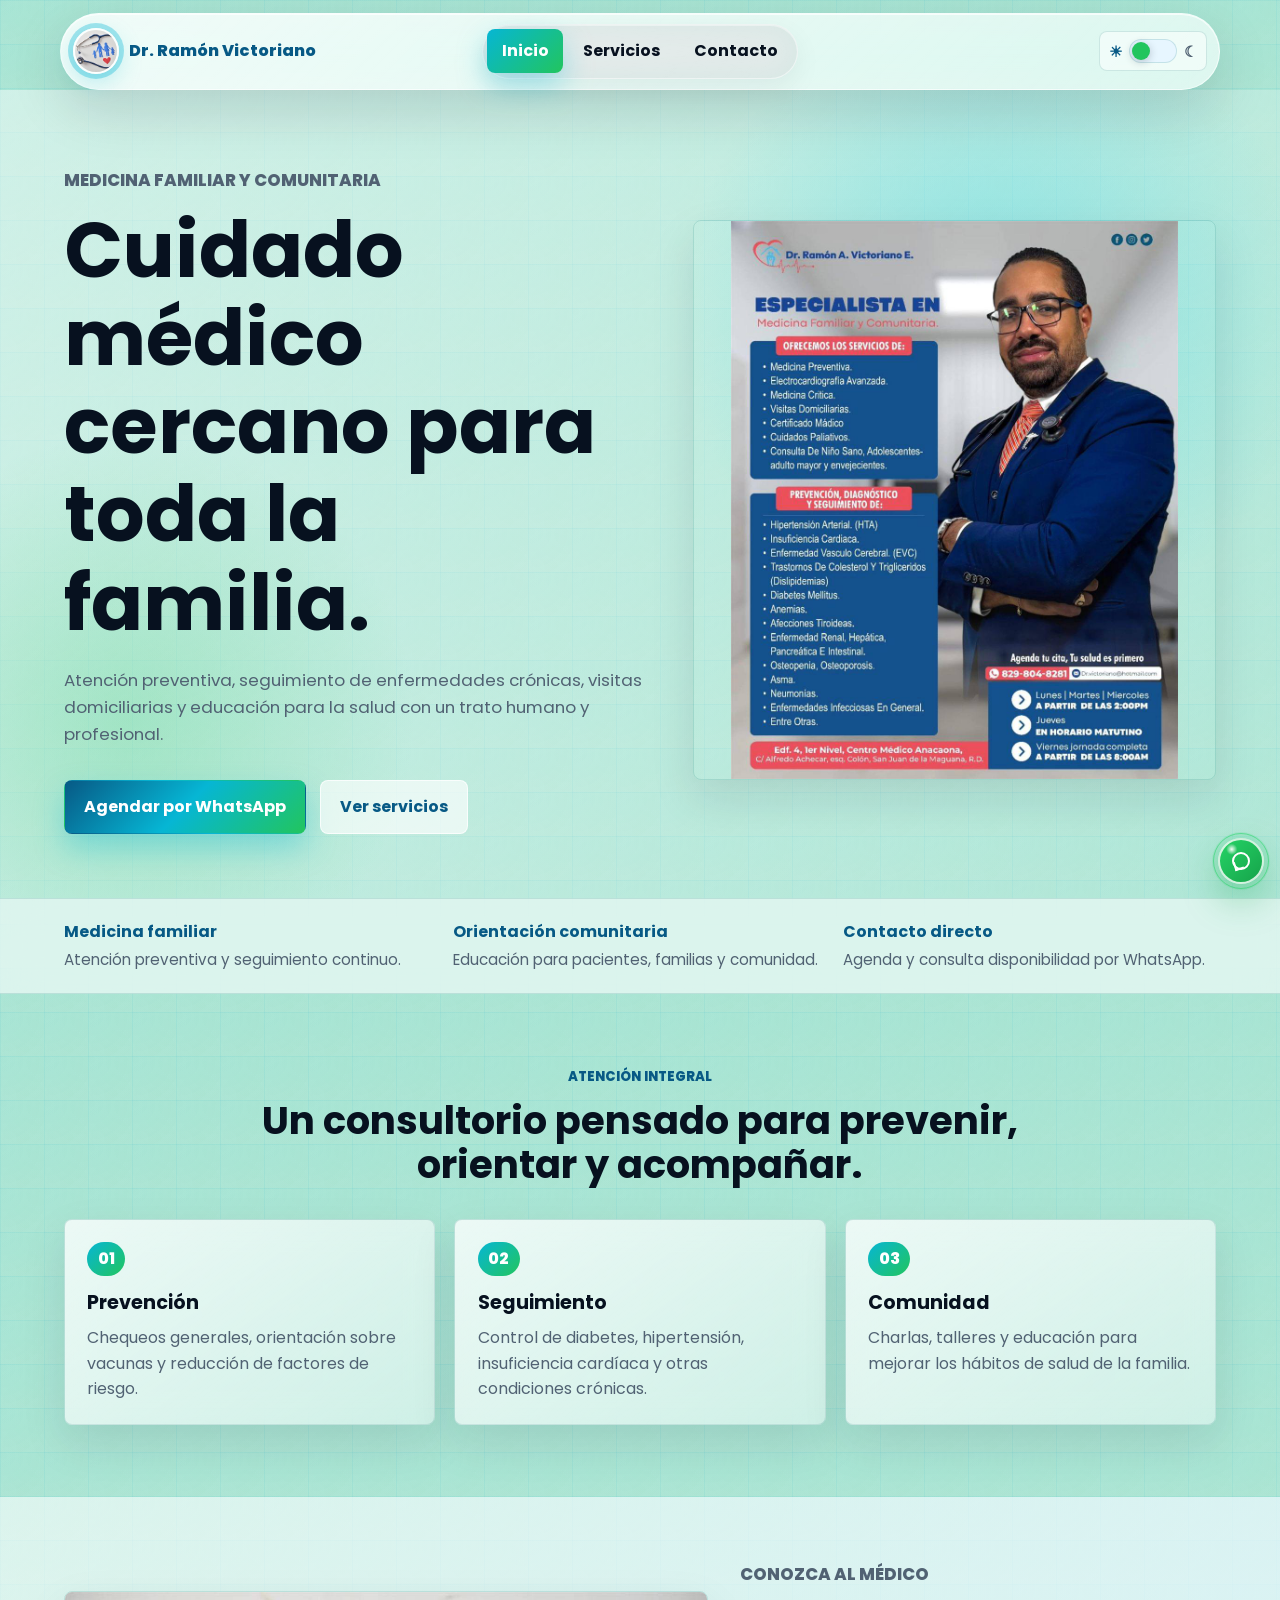
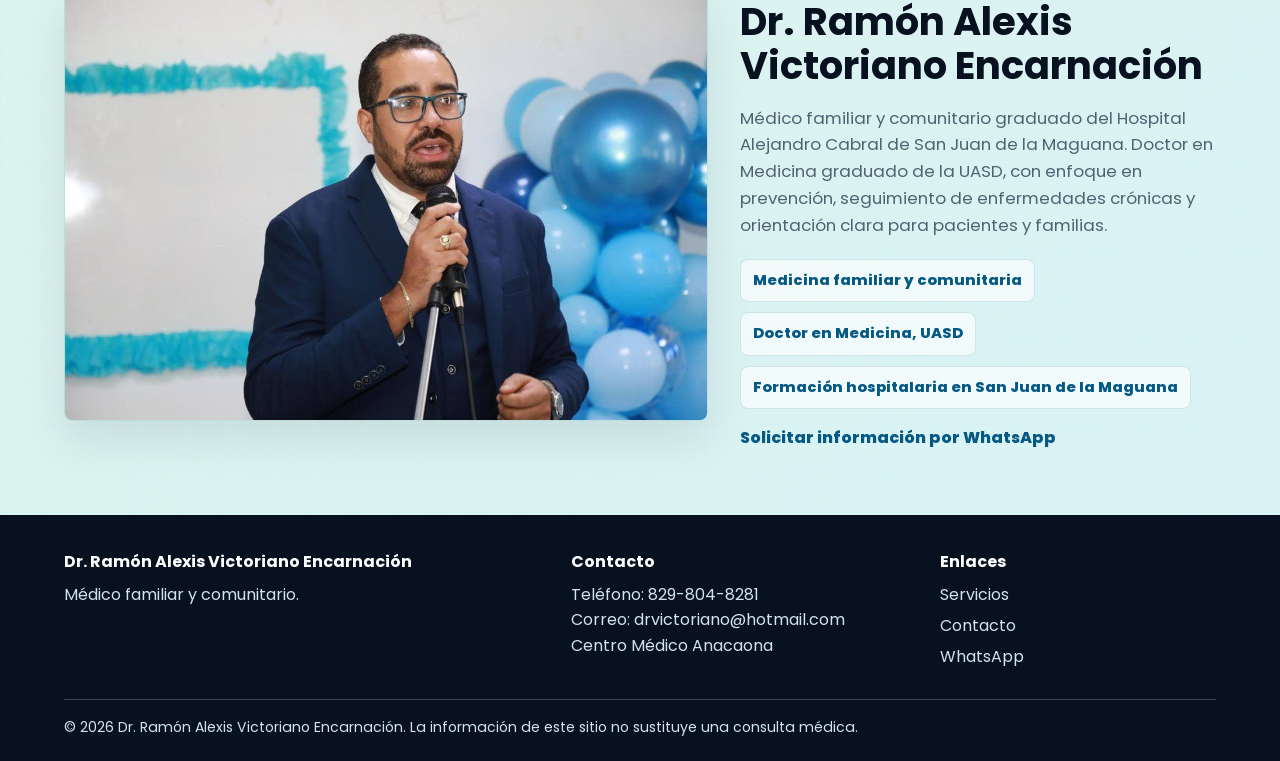
==== index.html @ f5976083 "Add services video and refine dark hover" ====
<!DOCTYPE html>
<html lang="es">
<head>
    <meta charset="UTF-8">
    <meta name="viewport" content="width=device-width, initial-scale=1.0">
    <title>Dr. Ramón Victoriano | Inicio</title>
    <link rel="preconnect" href="https://fonts.googleapis.com">
    <link rel="preconnect" href="https://fonts.gstatic.com" crossorigin>
    <link href="https://fonts.googleapis.com/css2?family=Poppins:wght@300;400;500;600;700&display=swap" rel="stylesheet">
    <link rel="stylesheet" href="Css/style.css?v=20260714-video">
</head>
<body>
    <header class="site-header">
        <a class="logo" href="index.html">
            <img src="images/medicina-familiar-logo.jpg" alt="Logo de medicina familiar" width="678" height="452" decoding="async">
            <span>Dr. Ramón Victoriano</span>
        </a>

        <button class="nav-toggle" id="navToggle" type="button" aria-expanded="false" aria-controls="mainNav">
            Menu
        </button>

        <nav class="main-nav" id="mainNav" aria-label="Navegación principal">
            <a class="active" href="index.html">Inicio</a>
            <a href="index/servicios.html">Servicios</a>
            <a href="index/contacto.html">Contacto</a>
        </nav>

        <button class="theme-toggle" id="themeToggle" type="button" role="switch" aria-checked="false" aria-label="Cambiar a modo oscuro">
            <span class="theme-icon theme-sun" aria-hidden="true">☀</span>
            <span class="theme-switch-track" aria-hidden="true">
                <span class="theme-switch-thumb"></span>
            </span>
            <span class="theme-icon theme-moon" aria-hidden="true">☾</span>
        </button>
    </header>

    <main>
        <section class="hero">
            <div class="hero-content">
                <p class="eyebrow">Medicina familiar y comunitaria</p>
                <h1>Cuidado médico cercano para toda la familia.</h1>
                <p>
                    Atención preventiva, seguimiento de enfermedades crónicas,
                    visitas domiciliarias y educación para la salud con un trato
                    humano y profesional.
                </p>
                <div class="hero-actions">
                    <a class="btn primary" href="https://wa.link/1mvva6">Agendar por WhatsApp</a>
                    <a class="btn secondary" href="index/servicios.html">Ver servicios</a>
                </div>
            </div>

            <img class="hero-image" src="images/presentacion.jpg" alt="Doctor en presentación profesional" width="960" height="1200" fetchpriority="high" decoding="async">
        </section>

        <section class="trust-strip" aria-label="Resumen profesional">
            <div>
                <strong>Medicina familiar</strong>
                <span>Atención preventiva y seguimiento continuo.</span>
            </div>
            <div>
                <strong>Orientación comunitaria</strong>
                <span>Educación para pacientes, familias y comunidad.</span>
            </div>
            <div>
                <strong>Contacto directo</strong>
                <span>Agenda y consulta disponibilidad por WhatsApp.</span>
            </div>
        </section>

        <section class="section">
            <div class="section-heading">
                <p class="eyebrow">Atención integral</p>
                <h2>Un consultorio pensado para prevenir, orientar y acompañar.</h2>
            </div>

            <div class="feature-grid">
                <article class="card">
                    <span class="card-icon">01</span>
                    <h3>Prevención</h3>
                    <p>Chequeos generales, orientación sobre vacunas y reducción de factores de riesgo.</p>
                </article>

                <article class="card">
                    <span class="card-icon">02</span>
                    <h3>Seguimiento</h3>
                    <p>Control de diabetes, hipertensión, insuficiencia cardíaca y otras condiciones crónicas.</p>
                </article>

                <article class="card">
                    <span class="card-icon">03</span>
                    <h3>Comunidad</h3>
                    <p>Charlas, talleres y educación para mejorar los hábitos de salud de la familia.</p>
                </article>
            </div>
        </section>

        <section class="split-section">
            <img src="images/discurso.jpeg" alt="Doctor durante una actividad educativa" width="1100" height="733" loading="lazy" decoding="async">
            <div>
                <p class="eyebrow">Conozca al médico</p>
                <h2>Dr. Ramón Alexis Victoriano Encarnación</h2>
                <p>
                    Médico familiar y comunitario graduado del Hospital Alejandro Cabral
                    de San Juan de la Maguana. Doctor en Medicina graduado de la UASD,
                    con enfoque en prevención, seguimiento de enfermedades crónicas y
                    orientación clara para pacientes y familias.
                </p>
                <div class="credential-list">
                    <span>Medicina familiar y comunitaria</span>
                    <span>Doctor en Medicina, UASD</span>
                    <span>Formación hospitalaria en San Juan de la Maguana</span>
                </div>
                <a class="text-link" href="https://wa.link/1mvva6">Solicitar información por WhatsApp</a>
            </div>
        </section>
    </main>

    <footer class="site-footer">
        <div class="footer-grid">
            <div>
                <h2>Dr. Ramón Alexis Victoriano Encarnación</h2>
                <p>Médico familiar y comunitario.</p>
            </div>
            <div>
                <h3>Contacto</h3>
                <p>Teléfono: 829-804-8281</p>
                <p>Correo: drvictoriano@hotmail.com</p>
                <p>Centro Médico Anacaona</p>
            </div>
            <div>
                <h3>Enlaces</h3>
                <a href="index/servicios.html">Servicios</a>
                <a href="index/contacto.html">Contacto</a>
                <a href="https://wa.link/1mvva6">WhatsApp</a>
            </div>
        </div>
        <p class="footer-note">&copy; 2026 Dr. Ramón Alexis Victoriano Encarnación. La información de este sitio no sustituye una consulta médica.</p>
    </footer>

    <a class="whatsapp-float" href="https://wa.link/1mvva6" aria-label="Agendar consulta por WhatsApp">
        <span aria-hidden="true">WA</span>
        <span class="sr-only">Agendar consulta por WhatsApp</span>
    </a>

    <script src="Scripts/scripts.js?v=20260714-video"></script>
</body>
</html>
---- Css/style.css ----
/* =========================================================
   Base, tokens and accessibility
   ========================================================= */
* {
    box-sizing: border-box;
    margin: 0;
    padding: 0;
}

:root {
    --bg: #eefcff;
    --bg-grid: rgba(14, 165, 233, 0.08);
    --surface: #ffffff;
    --surface-soft: #e7f6ff;
    --surface-glass: rgba(255, 255, 255, 0.64);
    --text: #07111f;
    --muted: #516273;
    --primary: #06b6d4;
    --primary-dark: #075985;
    --primary-glow: rgba(6, 182, 212, 0.34);
    --accent: #22c55e;
    --accent-warm: #f59e0b;
    --danger: #b91c1c;
    --border: rgba(15, 118, 110, 0.16);
    --border-strong: rgba(15, 118, 110, 0.32);
    --footer-bg: #07111f;
    --footer-text: #f8fafc;
    --footer-muted: #d5e2ec;
    --radius: 8px;
    --shadow: 0 18px 45px rgba(17, 24, 39, 0.1);
    --shadow-hover: 0 24px 60px rgba(15, 118, 110, 0.18);
    --page-pad: clamp(1rem, 5vw, 7rem);
}

body.dark-mode {
    --bg: #060b16;
    --bg-grid: rgba(34, 211, 238, 0.09);
    --surface: #0f172a;
    --surface-soft: #0b1220;
    --surface-glass: rgba(8, 15, 31, 0.72);
    --text: #f8fafc;
    --muted: #c6d3df;
    --primary: #22d3ee;
    --primary-dark: #67e8f9;
    --primary-glow: rgba(34, 211, 238, 0.24);
    --accent: #4ade80;
    --accent-warm: #fbbf24;
    --danger: #fca5a5;
    --border: rgba(148, 163, 184, 0.22);
    --border-strong: rgba(45, 212, 191, 0.38);
    --footer-bg: #020617;
    --footer-text: #ffffff;
    --footer-muted: #e2e8f0;
    --shadow: 0 18px 45px rgba(0, 0, 0, 0.36);
    --shadow-hover: 0 26px 68px rgba(45, 212, 191, 0.16);
}

html {
    scroll-behavior: smooth;
}

body {
    background:
        radial-gradient(circle at 8% 8%, rgba(34, 211, 238, 0.22), transparent 28rem),
        radial-gradient(circle at 88% 12%, rgba(34, 197, 94, 0.18), transparent 24rem),
        radial-gradient(circle at 52% 86%, rgba(245, 158, 11, 0.12), transparent 26rem),
        linear-gradient(90deg, var(--bg-grid) 1px, transparent 1px),
        linear-gradient(var(--bg-grid) 1px, transparent 1px),
        var(--bg);
    background-size: 44px 44px;
    color: var(--text);
    font-family: "Poppins", Arial, sans-serif;
    line-height: 1.6;
    min-width: 320px;
    transition: background 0.25s ease, color 0.25s ease;
}

img {
    display: block;
    height: auto;
    max-width: 100%;
}

a {
    color: inherit;
}

h1,
h2,
h3 {
    line-height: 1.15;
}

h1 {
    font-size: clamp(2.15rem, 6vw, 4.8rem);
    margin-bottom: 1.25rem;
}

h2 {
    font-size: clamp(1.65rem, 3vw, 2.6rem);
    margin-bottom: 1rem;
}

h3 {
    font-size: 1.2rem;
    margin-bottom: 0.7rem;
}

.sr-only {
    height: 1px;
    overflow: hidden;
    position: absolute;
    width: 1px;
    clip: rect(0, 0, 0, 0);
    white-space: nowrap;
}

.eyebrow {
    color: var(--primary-dark);
    font-size: 0.82rem;
    font-weight: 800;
    letter-spacing: 0;
    margin-bottom: 0.75rem;
    text-transform: uppercase;
}

/* =========================================================
   Header, navigation and theme switch
   ========================================================= */
.site-header {
    align-items: center;
    -webkit-backdrop-filter: blur(20px) saturate(1.4);
    backdrop-filter: blur(20px) saturate(1.4);
    background:
        linear-gradient(135deg, rgba(255, 255, 255, 0.76), rgba(255, 255, 255, 0.44)),
        rgba(255, 255, 255, 0.38);
    border: 1px solid rgba(255, 255, 255, 0.62);
    border-radius: 999px;
    box-shadow: 0 18px 55px rgba(7, 17, 31, 0.14), inset 0 1px 0 rgba(255, 255, 255, 0.7);
    display: grid;
    gap: 1rem;
    grid-template-columns: minmax(190px, 1fr) auto minmax(110px, 1fr);
    margin: 0.8rem auto 0;
    padding: 0.62rem 0.75rem;
    position: sticky;
    top: 0.8rem;
    width: min(1160px, calc(100% - 2rem));
    z-index: 30;
}

.dark-mode .site-header {
    background:
        linear-gradient(135deg, rgba(15, 23, 42, 0.86), rgba(15, 23, 42, 0.52)),
        rgba(2, 6, 23, 0.5);
    border-color: rgba(103, 232, 249, 0.26);
    box-shadow: 0 22px 60px rgba(0, 0, 0, 0.36), 0 0 34px rgba(34, 211, 238, 0.12);
}

.logo {
    align-items: center;
    color: var(--primary-dark);
    display: inline-flex;
    gap: 0.65rem;
    font-size: 1.02rem;
    font-weight: 800;
    min-width: 0;
    text-decoration: none;
}

.logo img {
    aspect-ratio: 1;
    border: 2px solid rgba(255, 255, 255, 0.78);
    border-radius: 50%;
    box-shadow: 0 0 0 5px var(--primary-glow), 0 8px 24px rgba(6, 182, 212, 0.25);
    height: 46px;
    object-fit: cover;
    width: 46px;
}

.logo span {
    overflow-wrap: anywhere;
}

.main-nav {
    -webkit-backdrop-filter: blur(18px);
    backdrop-filter: blur(18px);
    background: rgba(7, 17, 31, 0.08);
    border: 1px solid rgba(255, 255, 255, 0.52);
    border-radius: 999px;
    box-shadow: inset 0 1px 0 rgba(255, 255, 255, 0.42), 0 10px 28px rgba(7, 17, 31, 0.06);
    display: flex;
    gap: 0.35rem;
    justify-content: center;
    padding: 0.28rem;
}

.dark-mode .main-nav {
    background: rgba(2, 6, 23, 0.58);
    border-color: rgba(103, 232, 249, 0.24);
}

.main-nav a,
.nav-toggle,
.theme-toggle,
.btn {
    border-radius: var(--radius);
    font-weight: 700;
    text-decoration: none;
    transition: background 0.25s ease, border-color 0.25s ease, box-shadow 0.25s ease, color 0.25s ease, transform 0.25s ease;
}

.main-nav a {
    color: var(--text);
    padding: 0.58rem 0.9rem;
}

.main-nav .active {
    background: linear-gradient(135deg, var(--primary), var(--accent));
    box-shadow: 0 12px 30px var(--primary-glow);
    color: #ffffff;
}

.nav-toggle {
    align-items: center;
    background: var(--surface-glass);
    border: 1px solid var(--border);
    color: var(--primary-dark);
    cursor: pointer;
    display: none;
    justify-content: center;
    min-height: 42px;
    padding: 0.62rem 0.85rem;
}

.theme-toggle {
    align-items: center;
    background: rgba(255, 255, 255, 0.54);
    border: 1px solid var(--border);
    color: var(--muted);
    cursor: pointer;
    display: inline-flex;
    gap: 0.45rem;
    justify-self: end;
    padding: 0.44rem 0.55rem;
}

.dark-mode .theme-toggle,
.dark-mode .nav-toggle {
    background: rgba(2, 6, 23, 0.46);
}

.theme-icon {
    font-size: 0.96rem;
    line-height: 1;
}

.theme-switch-track {
    background: var(--surface-soft);
    border: 1px solid var(--border);
    border-radius: 999px;
    display: inline-flex;
    height: 24px;
    padding: 2px;
    width: 48px;
}

.theme-switch-thumb {
    background: var(--accent);
    border-radius: 50%;
    box-shadow: 0 2px 8px rgba(17, 24, 39, 0.24);
    display: block;
    height: 18px;
    transform: translateX(0);
    transition: transform 0.25s ease, background 0.25s ease;
    width: 18px;
}

.theme-toggle[aria-checked="true"] .theme-switch-thumb {
    background: var(--primary);
    transform: translateX(22px);
}

.theme-toggle[aria-checked="true"] .theme-moon,
.theme-toggle[aria-checked="false"] .theme-sun {
    color: var(--primary-dark);
}

@media (hover: hover) {
    .main-nav a:hover,
    .nav-toggle:hover,
    .theme-toggle:hover {
        border-color: var(--border-strong);
        box-shadow: 0 12px 28px var(--primary-glow);
        color: var(--primary-dark);
        transform: translateY(-2px);
    }

    .main-nav a:hover {
        background: var(--surface-soft);
    }

    .nav-toggle:hover {
        background: var(--primary-dark);
        color: #ffffff;
    }
}

/* =========================================================
   Buttons and media
   ========================================================= */
.btn {
    align-items: center;
    border: 1px solid transparent;
    cursor: pointer;
    display: inline-flex;
    justify-content: center;
    min-height: 46px;
    padding: 0.82rem 1.18rem;
}

.btn.primary {
    background: linear-gradient(135deg, var(--primary-dark), var(--primary), var(--accent));
    box-shadow: 0 14px 30px var(--primary-glow);
    color: #ffffff;
}

.btn.secondary {
    background: rgba(255, 255, 255, 0.64);
    border-color: rgba(255, 255, 255, 0.74);
    color: var(--primary-dark);
}

@media (hover: hover) {
    .btn:hover {
        box-shadow: 0 12px 28px var(--primary-glow);
        transform: translateY(-3px);
    }

    .btn.primary:hover {
        background: linear-gradient(135deg, var(--accent), var(--primary), var(--primary-dark));
        color: #ffffff;
    }

    .btn.secondary:hover {
        background: var(--primary-dark);
        border-color: var(--primary-dark);
        color: #ffffff;
    }
}

.hero-image,
.split-section img,
.education-band img,
.formative-content img {
    border: 1px solid var(--border);
    border-radius: var(--radius);
    box-shadow: var(--shadow);
    object-fit: cover;
    width: 100%;
}

.hero-image {
    align-self: center;
    justify-self: center;
    max-height: 560px;
    object-fit: contain;
    object-position: center;
    width: min(100%, 780px);
}

@media (hover: hover) {
    .hero-image:hover,
    .split-section img:hover,
    .education-band img:hover,
    .formative-content img:hover {
        filter: saturate(1.08) contrast(1.04);
        transform: scale(1.012);
    }
}

/* =========================================================
   Main sections
   ========================================================= */
.hero {
    align-items: center;
    background:
        radial-gradient(circle at 78% 28%, rgba(34, 211, 238, 0.34), transparent 20rem),
        radial-gradient(circle at 10% 78%, rgba(34, 197, 94, 0.22), transparent 18rem),
        linear-gradient(135deg, rgba(255, 255, 255, 0.46), rgba(255, 255, 255, 0.08));
    display: grid;
    gap: 3rem;
    grid-template-columns: minmax(0, 1fr) minmax(280px, 0.9fr);
    min-height: calc(100vh - 92px);
    padding: 4.8rem var(--page-pad) 4rem;
}

.dark-mode .hero {
    background:
        radial-gradient(circle at 78% 28%, rgba(34, 211, 238, 0.2), transparent 20rem),
        radial-gradient(circle at 10% 78%, rgba(34, 197, 94, 0.14), transparent 18rem),
        linear-gradient(135deg, rgba(15, 23, 42, 0.72), rgba(2, 6, 23, 0.2));
}

.hero-content {
    max-width: 690px;
}

.hero p,
.page-hero p,
.split-section p,
.education-band p {
    color: var(--muted);
    font-size: 1.05rem;
}

.hero-actions {
    display: flex;
    flex-wrap: wrap;
    gap: 0.9rem;
    margin-top: 2rem;
}

.trust-strip {
    -webkit-backdrop-filter: blur(18px);
    backdrop-filter: blur(18px);
    background: rgba(255, 255, 255, 0.58);
    border-bottom: 1px solid var(--border);
    border-top: 1px solid var(--border);
    display: grid;
    gap: 1rem;
    grid-template-columns: repeat(3, 1fr);
    padding: 1.25rem var(--page-pad);
}

.trust-strip div {
    display: grid;
    gap: 0.25rem;
}

.trust-strip strong {
    color: var(--primary-dark);
}

.trust-strip span {
    color: var(--muted);
    font-size: 0.95rem;
}

.section,
.formative-section {
    padding: 4.5rem var(--page-pad);
}

.section-heading {
    margin: 0 auto 2rem;
    max-width: 760px;
    text-align: center;
}

.page-hero {
    background:
        radial-gradient(circle at 20% 10%, rgba(34, 211, 238, 0.24), transparent 18rem),
        radial-gradient(circle at 82% 70%, rgba(34, 197, 94, 0.16), transparent 20rem),
        var(--surface-soft);
    padding: 4rem var(--page-pad);
    text-align: center;
}

.dark-mode .page-hero {
    background:
        radial-gradient(circle at 20% 10%, rgba(34, 211, 238, 0.16), transparent 18rem),
        radial-gradient(circle at 82% 70%, rgba(34, 197, 94, 0.12), transparent 20rem),
        var(--surface-soft);
}

.page-hero p {
    margin: 0 auto;
    max-width: 760px;
}

.split-section,
.education-band {
    align-items: center;
    background: linear-gradient(135deg, rgba(255, 255, 255, 0.58), rgba(231, 246, 255, 0.78));
    display: flex;
    gap: 2rem;
    padding: 4rem var(--page-pad);
}

.education-band {
    background: linear-gradient(135deg, rgba(255, 255, 255, 0.84), rgba(238, 252, 255, 0.66));
}

.dark-mode .split-section,
.dark-mode .education-band {
    background: linear-gradient(135deg, rgba(15, 23, 42, 0.88), rgba(2, 6, 23, 0.62));
}

.split-section > *,
.education-band > * {
    flex: 1 1 0;
}

.split-section img,
.education-band img {
    max-height: 430px;
}

.text-link {
    color: var(--primary-dark);
    display: inline-block;
    font-weight: 800;
    margin-top: 1rem;
    text-decoration: none;
    transition: color 0.25s ease, transform 0.25s ease;
}

.text-link:hover {
    color: var(--accent);
    transform: translateX(4px);
}

/* =========================================================
   Cards, services and formative content
   ========================================================= */
.feature-grid,
.services-grid {
    display: grid;
    gap: 1.2rem;
    grid-template-columns: repeat(auto-fit, minmax(240px, 1fr));
}

.card,
.service-card,
.contact-info,
.appointment-form,
.formative-dropdown,
.formative-video-card {
    -webkit-backdrop-filter: blur(14px);
    backdrop-filter: blur(14px);
    background: linear-gradient(145deg, rgba(255, 255, 255, 0.78), rgba(255, 255, 255, 0.44));
    border: 1px solid var(--border);
    border-radius: var(--radius);
    box-shadow: var(--shadow);
    transition: background 0.25s ease, border-color 0.25s ease, box-shadow 0.25s ease, transform 0.25s ease;
}

.dark-mode .card,
.dark-mode .service-card,
.dark-mode .contact-info,
.dark-mode .appointment-form,
.dark-mode .formative-dropdown,
.dark-mode .formative-video-card,
.dark-mode .trust-strip {
    background: linear-gradient(145deg, rgba(15, 23, 42, 0.84), rgba(15, 23, 42, 0.48));
}

.card,
.service-card,
.contact-info,
.appointment-form,
.formative-video-card {
    padding: 1.4rem;
}

.service-card {
    display: grid;
    gap: 0.75rem;
}

.service-card ul,
.formative-content ul {
    display: grid;
    gap: 0.65rem;
    margin-top: 1rem;
    padding-left: 1.2rem;
}

.service-icon {
    align-items: center;
    background: linear-gradient(135deg, rgba(34, 211, 238, 0.18), rgba(34, 197, 94, 0.16));
    border: 1px solid var(--border-strong);
    border-radius: var(--radius);
    color: var(--primary-dark);
    display: inline-flex;
    font-size: 0.8rem;
    font-weight: 900;
    height: 42px;
    justify-content: center;
    width: 42px;
}

.card-icon {
    background: linear-gradient(135deg, var(--primary), var(--accent));
    border-radius: 999px;
    color: #ffffff;
    display: inline-block;
    font-weight: 800;
    margin-bottom: 1rem;
    padding: 0.25rem 0.65rem;
}

.card p,
.service-card li,
.contact-info p,
.formative-heading p,
.formative-content p,
.formative-content li,
.formative-video-card p {
    color: var(--muted);
}

@media (hover: hover) {
    .card:hover,
    .service-card:hover,
    .contact-info:hover,
    .appointment-form:hover,
    .formative-dropdown:hover,
    .formative-video-card:hover {
        background: linear-gradient(145deg, rgba(255, 255, 255, 0.92), rgba(238, 252, 255, 0.68));
        border-color: var(--border-strong);
        box-shadow: var(--shadow-hover);
        transform: translateY(-5px);
    }

    .dark-mode .card:hover,
    .dark-mode .service-card:hover,
    .dark-mode .contact-info:hover,
    .dark-mode .appointment-form:hover,
    .dark-mode .formative-dropdown:hover,
    .dark-mode .formative-video-card:hover {
        background: linear-gradient(145deg, rgba(15, 23, 42, 0.96), rgba(8, 15, 31, 0.86));
        border-color: rgba(103, 232, 249, 0.36);
        box-shadow: 0 18px 42px rgba(0, 0, 0, 0.38), 0 0 18px rgba(34, 211, 238, 0.1);
        color: var(--text);
    }

    .dark-mode .main-nav a:hover,
    .dark-mode .theme-toggle:hover {
        background: rgba(15, 23, 42, 0.92);
        color: #ffffff;
    }

    .dark-mode .btn.secondary:hover {
        background: rgba(8, 15, 31, 0.92);
        color: #ffffff;
    }
}

.credential-list {
    display: flex;
    flex-wrap: wrap;
    gap: 0.65rem;
    margin-top: 1.25rem;
}

.credential-list span {
    background: var(--surface-glass);
    border: 1px solid var(--border);
    border-radius: var(--radius);
    color: var(--primary-dark);
    font-size: 0.92rem;
    font-weight: 800;
    padding: 0.55rem 0.75rem;
}

.formative-section {
    background: var(--surface-soft);
}

.formative-grid {
    display: grid;
    gap: 1.4rem;
    margin: 0 auto;
    max-width: 1120px;
}

.formative-heading {
    max-width: 820px;
}

.formative-dropdown {
    margin: 0 auto;
    max-width: 1120px;
    overflow: hidden;
    width: 100%;
}

.formative-dropdown summary {
    color: var(--primary-dark);
    cursor: pointer;
    font-size: 1.12rem;
    font-weight: 800;
    list-style-position: inside;
    padding: 1.2rem 1.35rem;
}

.formative-dropdown summary:hover {
    background: var(--surface-soft);
}

.formative-content {
    align-items: start;
    border-top: 1px solid var(--border);
    display: grid;
    gap: 1.4rem;
    grid-template-columns: minmax(260px, 0.9fr) minmax(260px, 1.1fr);
    padding: 1.35rem;
}

.formative-video-card {
    align-items: center;
    display: grid;
    gap: 1.4rem;
    grid-template-columns: minmax(240px, 0.75fr) minmax(280px, 1.25fr);
}

.video-frame {
    aspect-ratio: 16 / 9;
    background: #020617;
    border: 1px solid var(--border-strong);
    border-radius: var(--radius);
    box-shadow: var(--shadow);
    overflow: hidden;
    width: 100%;
}

.video-frame iframe {
    border: 0;
    display: block;
    height: 100%;
    width: 100%;
}

/* =========================================================
   Contact form
   ========================================================= */
.contact-layout {
    display: grid;
    gap: 1.3rem;
    grid-template-columns: minmax(240px, 0.8fr) minmax(280px, 1.2fr);
    padding: 4.5rem var(--page-pad);
}

.contact-info {
    align-self: start;
}

.contact-info p {
    margin-bottom: 0.75rem;
}

.contact-info .btn {
    margin-top: 1rem;
}

.contact-page .page-hero,
.contact-page .contact-layout {
    background:
        linear-gradient(rgba(246, 251, 251, 0.9), rgba(246, 251, 251, 0.9)),
        url("../images/medicina-familiar-logo.jpg") center / cover;
}

.dark-mode.contact-page .page-hero,
.dark-mode.contact-page .contact-layout {
    background:
        linear-gradient(rgba(11, 18, 32, 0.86), rgba(11, 18, 32, 0.86)),
        url("../images/medicina-familiar-logo.jpg") center / cover;
}

.contact-page .contact-info,
.contact-page .appointment-form {
    -webkit-backdrop-filter: blur(12px);
    backdrop-filter: blur(12px);
}

.appointment-form {
    display: grid;
    gap: 0.75rem;
}

.appointment-form label {
    font-weight: 700;
}

.appointment-form input,
.appointment-form select,
.appointment-form textarea {
    background: var(--surface);
    border: 1px solid var(--border);
    border-radius: var(--radius);
    color: var(--text);
    font: inherit;
    padding: 0.85rem;
    transition: background 0.25s ease, border-color 0.25s ease, box-shadow 0.25s ease;
    width: 100%;
}

.appointment-form textarea {
    resize: vertical;
}

.appointment-form input:hover,
.appointment-form select:hover,
.appointment-form textarea:hover,
.appointment-form input:focus,
.appointment-form select:focus,
.appointment-form textarea:focus {
    border-color: var(--primary);
}

.appointment-form input:focus,
.appointment-form select:focus,
.appointment-form textarea:focus {
    box-shadow: 0 0 0 4px var(--primary-glow);
    outline: none;
}

.appointment-form input.is-invalid,
.appointment-form select.is-invalid,
.appointment-form textarea.is-invalid {
    border-color: var(--danger);
    box-shadow: 0 0 0 4px rgba(185, 28, 28, 0.14);
}

.form-message {
    color: var(--primary-dark);
    font-weight: 800;
    min-height: 1.5rem;
}

.form-message.is-error {
    color: var(--danger);
}

.form-message.is-success {
    color: var(--primary-dark);
}

/* =========================================================
   Footer and floating WhatsApp button
   ========================================================= */
.site-footer {
    background: var(--footer-bg);
    color: var(--footer-text);
    padding: 2.4rem var(--page-pad) 1.4rem;
}

.footer-grid {
    display: grid;
    gap: 1.5rem;
    grid-template-columns: 1.4fr 1fr 0.8fr;
    margin-bottom: 1.5rem;
}

.footer-grid h2,
.footer-grid h3 {
    color: #ffffff;
    font-size: 1rem;
    margin-bottom: 0.65rem;
}

.footer-grid p,
.footer-grid a,
.footer-note {
    color: var(--footer-muted);
}

.footer-grid a {
    display: block;
    margin-bottom: 0.35rem;
    text-decoration: none;
}

.footer-grid a:hover {
    color: var(--accent);
}

.footer-note {
    border-top: 1px solid rgba(248, 250, 252, 0.22);
    font-size: 0.88rem;
    padding-top: 1rem;
}

.whatsapp-float {
    align-items: center;
    background:
        radial-gradient(circle at 28% 22%, rgba(255, 255, 255, 0.95), transparent 0.35rem),
        linear-gradient(135deg, #25d366, #16a34a);
    border: 2px solid rgba(255, 255, 255, 0.8);
    border-radius: 999px;
    bottom: 1rem;
    box-shadow: 0 16px 36px rgba(22, 163, 74, 0.36), 0 0 0 6px rgba(37, 211, 102, 0.12);
    color: #ffffff;
    display: inline-flex;
    font-size: 0;
    font-weight: 900;
    height: 46px;
    justify-content: center;
    letter-spacing: 0;
    position: fixed;
    right: 1rem;
    text-decoration: none;
    width: 46px;
    z-index: 40;
}

.whatsapp-float::after {
    animation: whatsappPulse 1.9s ease-out infinite;
    border: 1px solid rgba(37, 211, 102, 0.55);
    border-radius: 999px;
    content: "";
    inset: -7px;
    position: absolute;
}

.whatsapp-float span[aria-hidden="true"] {
    display: block;
    height: 22px;
    position: relative;
    width: 22px;
}

.whatsapp-float span[aria-hidden="true"]::before {
    border: 2px solid currentColor;
    border-radius: 50%;
    content: "";
    inset: 2px;
    position: absolute;
}

.whatsapp-float span[aria-hidden="true"]::after {
    border-bottom: 2px solid currentColor;
    border-left: 2px solid currentColor;
    bottom: 2px;
    content: "";
    height: 7px;
    left: 4px;
    position: absolute;
    transform: rotate(-18deg);
    width: 7px;
}

.whatsapp-float:hover {
    box-shadow: 0 20px 42px rgba(22, 163, 74, 0.48), 0 0 0 8px rgba(37, 211, 102, 0.14);
    transform: translateY(-3px) scale(1.03);
}

@keyframes whatsappPulse {
    0% {
        opacity: 0.72;
        transform: scale(0.92);
    }

    100% {
        opacity: 0;
        transform: scale(1.34);
    }
}

/* =========================================================
   Responsive layout
   ========================================================= */
@media (max-width: 980px) {
    .site-header {
        grid-template-columns: minmax(170px, 1fr) auto;
    }

    .main-nav {
        grid-column: 1 / -1;
        justify-self: center;
    }

    .theme-toggle {
        grid-column: 2;
        grid-row: 1;
    }

    .hero,
    .contact-layout,
    .footer-grid,
    .trust-strip {
        grid-template-columns: 1fr;
    }

    .split-section,
    .education-band {
        flex-direction: column;
    }

    .formative-content,
    .formative-video-card {
        grid-template-columns: 1fr;
    }
}

@media (max-width: 720px) {
    .site-header {
        grid-template-columns: minmax(0, 1fr) auto auto;
        border-radius: 24px;
        top: 0.5rem;
        width: calc(100% - 1rem);
        padding: 0.64rem;
    }

    .logo img {
        height: 40px;
        width: 40px;
    }

    .logo span {
        font-size: 0.95rem;
    }

    .nav-toggle {
        display: inline-flex;
    }

    .theme-toggle {
        grid-column: auto;
        grid-row: auto;
        padding: 0.4rem;
    }

    .theme-icon {
        font-size: 0.88rem;
    }

    .theme-switch-track {
        height: 22px;
        width: 42px;
    }

    .theme-switch-thumb {
        height: 16px;
        width: 16px;
    }

    .theme-toggle[aria-checked="true"] .theme-switch-thumb {
        transform: translateX(18px);
    }

    .main-nav {
        -webkit-backdrop-filter: blur(24px) saturate(1.5);
        backdrop-filter: blur(24px) saturate(1.5);
        background:
            linear-gradient(145deg, rgba(255, 255, 255, 0.88), rgba(238, 252, 255, 0.72));
        border: 1px solid rgba(255, 255, 255, 0.76);
        border-radius: 22px;
        box-shadow: 0 24px 68px rgba(7, 17, 31, 0.2), 0 0 34px rgba(34, 211, 238, 0.14);
        display: grid;
        gap: 0.3rem;
        left: 1rem;
        max-height: 0;
        opacity: 0;
        overflow: hidden;
        padding: 0 0.55rem;
        pointer-events: none;
        position: absolute;
        right: 1rem;
        top: calc(100% + 0.55rem);
        transform: translateY(-8px) scale(0.98);
        transform-origin: top center;
        transition: max-height 0.3s ease, opacity 0.24s ease, padding 0.24s ease, transform 0.24s ease;
    }

    .dark-mode .main-nav {
        background:
            linear-gradient(145deg, rgba(15, 23, 42, 0.94), rgba(2, 6, 23, 0.78));
    }

    .main-nav.is-open {
        max-height: 260px;
        opacity: 1;
        padding: 0.55rem;
        pointer-events: auto;
        transform: translateY(0) scale(1);
    }

    .main-nav a {
        border-radius: var(--radius);
        padding: 0.72rem 0.85rem;
        text-align: center;
    }

    .hero,
    .section,
    .split-section,
    .education-band,
    .page-hero,
    .contact-layout,
    .formative-section {
        padding-left: 1rem;
        padding-right: 1rem;
    }

    .hero {
        gap: 2rem;
        min-height: auto;
        padding-top: 3rem;
    }

    .hero-actions,
    .btn {
        width: 100%;
    }

    .feature-grid,
    .services-grid {
        grid-template-columns: 1fr;
    }

    .trust-strip {
        padding-left: 1rem;
        padding-right: 1rem;
    }

    .whatsapp-float {
        bottom: 0.8rem;
        height: 40px;
        right: 0.8rem;
        width: 40px;
    }
}

@media (max-width: 420px) {
    h1 {
        font-size: 2rem;
    }

    h2 {
        font-size: 1.55rem;
    }

    .site-header {
        gap: 0.45rem;
    }

    .logo span {
        max-width: 130px;
    }

    .nav-toggle {
        min-width: 54px;
        padding-left: 0.6rem;
        padding-right: 0.6rem;
    }

    .theme-toggle {
        gap: 0.25rem;
    }
}

@media (prefers-reduced-motion: reduce) {
    *,
    *::before,
    *::after {
        scroll-behavior: auto !important;
        animation: none !important;
        transition-duration: 0.01ms !important;
    }
}
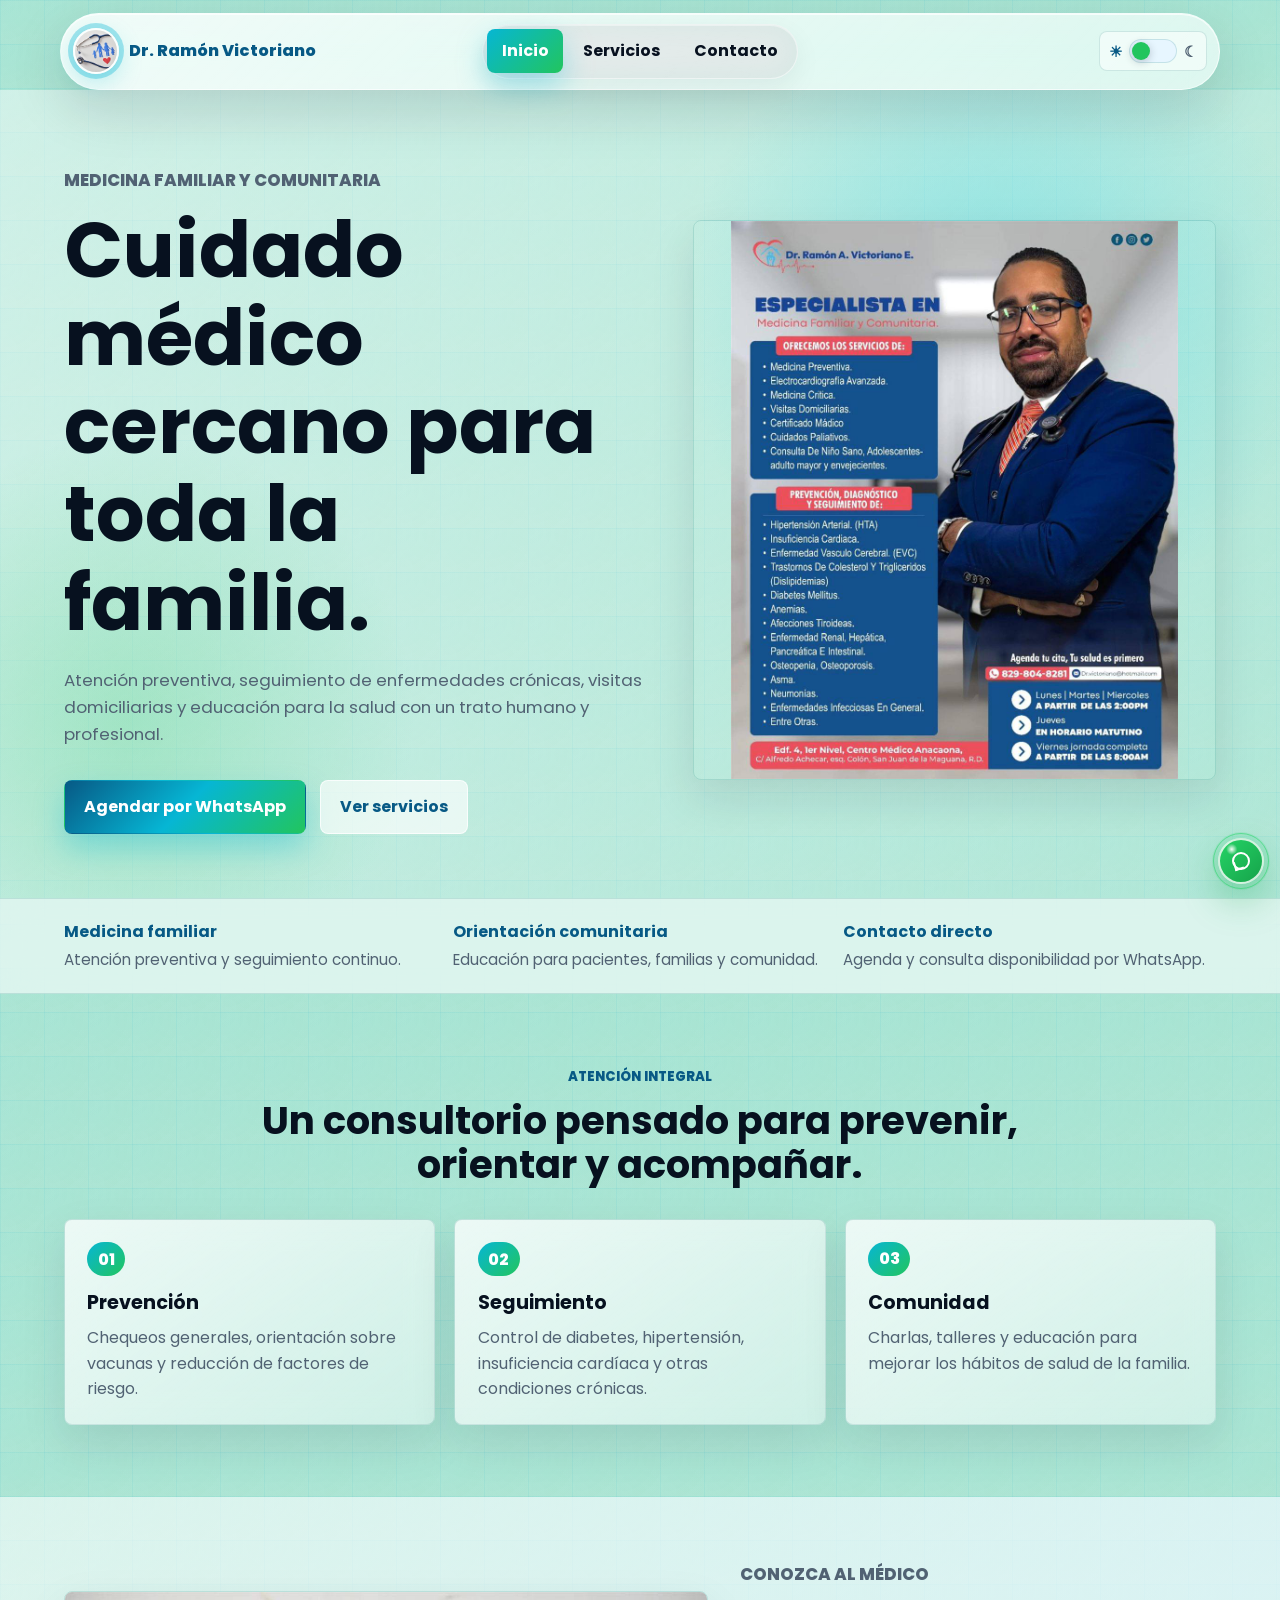
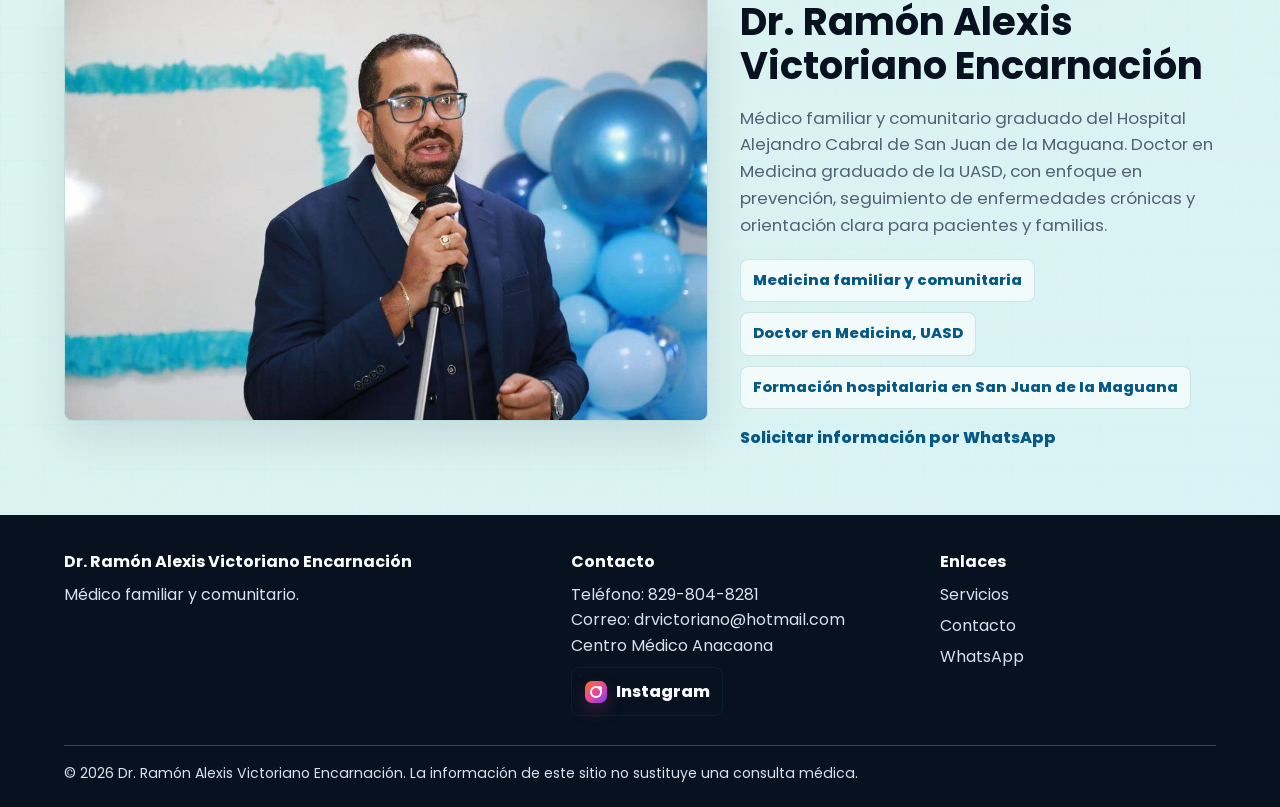
==== commit b57263a8: "Add Instagram contact links" ====
--- a/index.html
+++ b/index.html
@@ -7,7 +7,7 @@
     <link rel="preconnect" href="https://fonts.googleapis.com">
     <link rel="preconnect" href="https://fonts.gstatic.com" crossorigin>
     <link href="https://fonts.googleapis.com/css2?family=Poppins:wght@300;400;500;600;700&display=swap" rel="stylesheet">
-    <link rel="stylesheet" href="Css/style.css?v=20260714-video">
+    <link rel="stylesheet" href="Css/style.css?v=20260714-instagram">
 </head>
 <body>
     <header class="site-header">
@@ -128,6 +128,10 @@
                 <p>Teléfono: 829-804-8281</p>
                 <p>Correo: drvictoriano@hotmail.com</p>
                 <p>Centro Médico Anacaona</p>
+                <a class="social-link footer-social instagram-link" href="https://www.instagram.com/drvictorianosalud?igsh=ZHlpa3NyMG93dmdw" target="_blank" rel="noopener noreferrer">
+                    <span class="instagram-icon" aria-hidden="true"></span>
+                    Instagram
+                </a>
             </div>
             <div>
                 <h3>Enlaces</h3>
@@ -144,6 +148,6 @@
         <span class="sr-only">Agendar consulta por WhatsApp</span>
     </a>
 
-    <script src="Scripts/scripts.js?v=20260714-video"></script>
+    <script src="Scripts/scripts.js?v=20260714-instagram"></script>
 </body>
 </html>
--- a/Css/style.css
+++ b/Css/style.css
@@ -754,6 +754,64 @@
     margin-top: 1rem;
 }
 
+.social-link {
+    align-items: center;
+    border: 1px solid var(--border);
+    border-radius: var(--radius);
+    color: var(--primary-dark);
+    display: inline-flex;
+    font-weight: 800;
+    gap: 0.55rem;
+    margin-top: 0.75rem;
+    padding: 0.65rem 0.8rem;
+    text-decoration: none;
+    transition: background 0.25s ease, border-color 0.25s ease, box-shadow 0.25s ease, color 0.25s ease, transform 0.25s ease;
+}
+
+.instagram-icon {
+    background: linear-gradient(135deg, #f97316, #ec4899 48%, #7c3aed);
+    border-radius: 7px;
+    box-shadow: 0 8px 18px rgba(236, 72, 153, 0.22);
+    display: inline-block;
+    height: 22px;
+    position: relative;
+    width: 22px;
+}
+
+.instagram-icon::before {
+    border: 2px solid #ffffff;
+    border-radius: 6px;
+    content: "";
+    inset: 5px;
+    position: absolute;
+}
+
+.instagram-icon::after {
+    background: #ffffff;
+    border-radius: 50%;
+    content: "";
+    height: 4px;
+    position: absolute;
+    right: 5px;
+    top: 5px;
+    width: 4px;
+}
+
+.instagram-link:hover {
+    background: linear-gradient(135deg, rgba(249, 115, 22, 0.12), rgba(236, 72, 153, 0.14));
+    border-color: rgba(236, 72, 153, 0.42);
+    box-shadow: 0 14px 30px rgba(236, 72, 153, 0.16);
+    color: #be185d;
+    transform: translateY(-2px);
+}
+
+.dark-mode .instagram-link:hover {
+    background: rgba(15, 23, 42, 0.9);
+    border-color: rgba(236, 72, 153, 0.38);
+    box-shadow: 0 14px 28px rgba(236, 72, 153, 0.12);
+    color: #fbcfe8;
+}
+
 .contact-page .page-hero,
 .contact-page .contact-layout {
     background:
@@ -870,6 +928,17 @@
     display: block;
     margin-bottom: 0.35rem;
     text-decoration: none;
+}
+
+.footer-grid .social-link {
+    color: var(--footer-text);
+    display: inline-flex;
+    margin-top: 0.55rem;
+}
+
+.site-footer > .social-link {
+    color: var(--footer-text);
+    margin-top: 1rem;
 }
 
 .footer-grid a:hover {
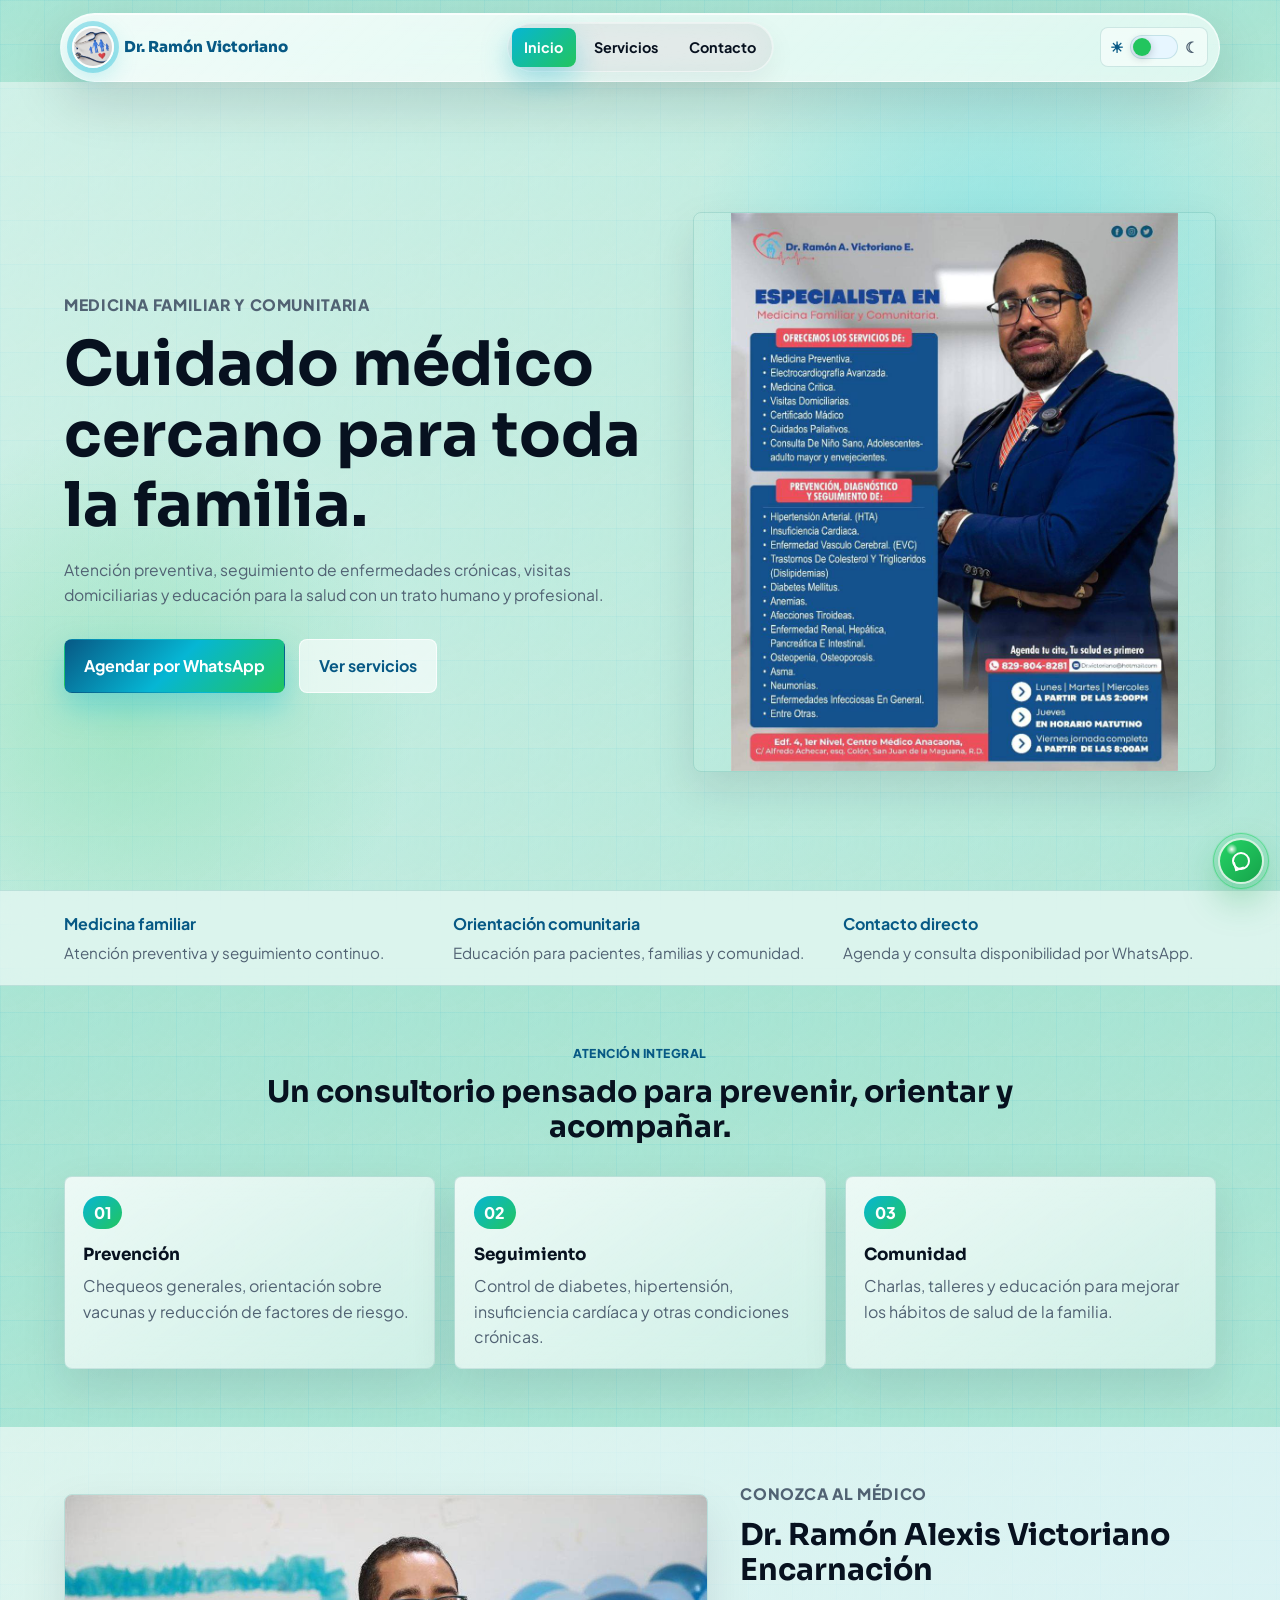
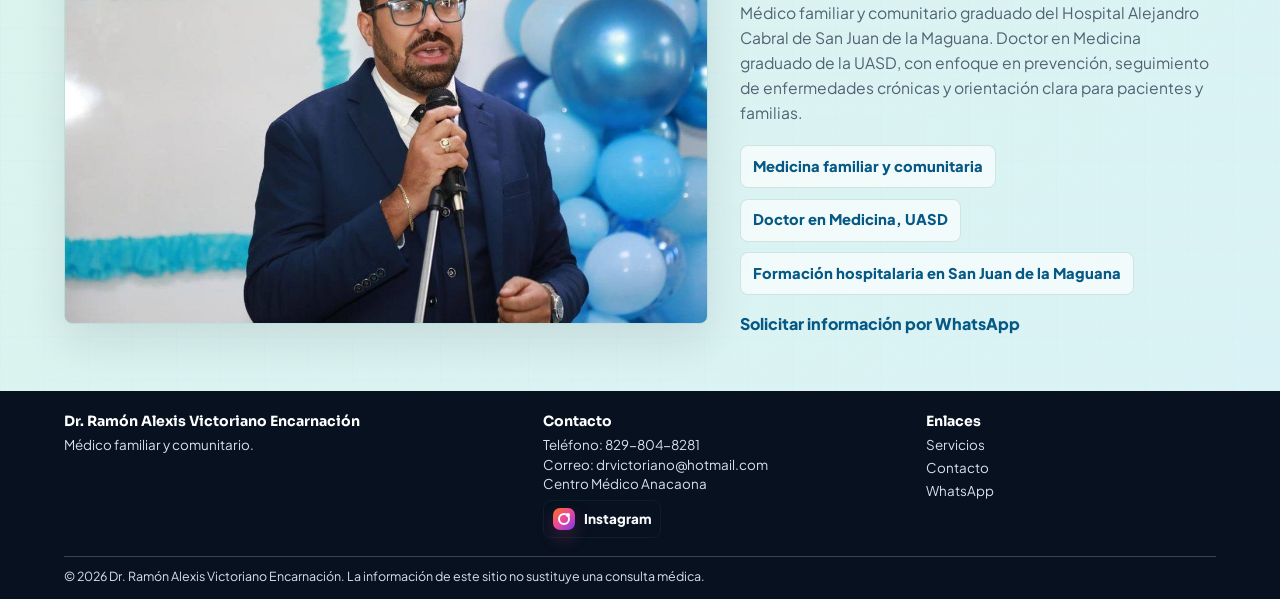
==== commit df85b933: "Compact footer and refine typography" ====
--- a/index.html
+++ b/index.html
@@ -6,8 +6,8 @@
     <title>Dr. Ramón Victoriano | Inicio</title>
     <link rel="preconnect" href="https://fonts.googleapis.com">
     <link rel="preconnect" href="https://fonts.gstatic.com" crossorigin>
-    <link href="https://fonts.googleapis.com/css2?family=Poppins:wght@300;400;500;600;700&display=swap" rel="stylesheet">
-    <link rel="stylesheet" href="Css/style.css?v=20260714-instagram">
+    <link href="https://fonts.googleapis.com/css2?family=Plus+Jakarta+Sans:wght@300;400;500;600;700;800&family=Sora:wght@500;600;700;800&display=swap" rel="stylesheet">
+    <link rel="stylesheet" href="Css/style.css?v=20260714-compact">
 </head>
 <body>
     <header class="site-header">
@@ -148,6 +148,6 @@
         <span class="sr-only">Agendar consulta por WhatsApp</span>
     </a>
 
-    <script src="Scripts/scripts.js?v=20260714-instagram"></script>
+    <script src="Scripts/scripts.js?v=20260714-compact"></script>
 </body>
 </html>
--- a/Css/style.css
+++ b/Css/style.css
@@ -69,7 +69,7 @@
         var(--bg);
     background-size: 44px 44px;
     color: var(--text);
-    font-family: "Poppins", Arial, sans-serif;
+    font-family: "Plus Jakarta Sans", "Poppins", Arial, sans-serif;
     line-height: 1.6;
     min-width: 320px;
     transition: background 0.25s ease, color 0.25s ease;
@@ -88,22 +88,24 @@
 h1,
 h2,
 h3 {
+    font-family: "Sora", "Plus Jakarta Sans", Arial, sans-serif;
+    font-weight: 700;
     line-height: 1.15;
 }
 
 h1 {
-    font-size: clamp(2.15rem, 6vw, 4.8rem);
-    margin-bottom: 1.25rem;
+    font-size: clamp(1.95rem, 4.8vw, 3.85rem);
+    margin-bottom: 1rem;
 }
 
 h2 {
-    font-size: clamp(1.65rem, 3vw, 2.6rem);
-    margin-bottom: 1rem;
+    font-size: clamp(1.35rem, 2.35vw, 2.05rem);
+    margin-bottom: 0.75rem;
 }
 
 h3 {
-    font-size: 1.2rem;
-    margin-bottom: 0.7rem;
+    font-size: 1.05rem;
+    margin-bottom: 0.55rem;
 }
 
 .sr-only {
@@ -117,9 +119,9 @@
 
 .eyebrow {
     color: var(--primary-dark);
-    font-size: 0.82rem;
+    font-size: 0.76rem;
     font-weight: 800;
-    letter-spacing: 0;
+    letter-spacing: 0.04em;
     margin-bottom: 0.75rem;
     text-transform: uppercase;
 }
@@ -141,7 +143,7 @@
     gap: 1rem;
     grid-template-columns: minmax(190px, 1fr) auto minmax(110px, 1fr);
     margin: 0.8rem auto 0;
-    padding: 0.62rem 0.75rem;
+    padding: 0.54rem 0.68rem;
     position: sticky;
     top: 0.8rem;
     width: min(1160px, calc(100% - 2rem));
@@ -161,7 +163,8 @@
     color: var(--primary-dark);
     display: inline-flex;
     gap: 0.65rem;
-    font-size: 1.02rem;
+    font-family: "Sora", "Plus Jakarta Sans", Arial, sans-serif;
+    font-size: 0.94rem;
     font-weight: 800;
     min-width: 0;
     text-decoration: none;
@@ -172,9 +175,9 @@
     border: 2px solid rgba(255, 255, 255, 0.78);
     border-radius: 50%;
     box-shadow: 0 0 0 5px var(--primary-glow), 0 8px 24px rgba(6, 182, 212, 0.25);
-    height: 46px;
+    height: 42px;
     object-fit: cover;
-    width: 46px;
+    width: 42px;
 }
 
 .logo span {
@@ -211,7 +214,8 @@
 
 .main-nav a {
     color: var(--text);
-    padding: 0.58rem 0.9rem;
+    font-size: 0.9rem;
+    padding: 0.5rem 0.78rem;
 }
 
 .main-nav .active {
@@ -410,7 +414,7 @@
 .split-section p,
 .education-band p {
     color: var(--muted);
-    font-size: 1.05rem;
+    font-size: 0.98rem;
 }
 
 .hero-actions {
@@ -448,7 +452,7 @@
 
 .section,
 .formative-section {
-    padding: 4.5rem var(--page-pad);
+    padding: 3.6rem var(--page-pad);
 }
 
 .section-heading {
@@ -462,7 +466,7 @@
         radial-gradient(circle at 20% 10%, rgba(34, 211, 238, 0.24), transparent 18rem),
         radial-gradient(circle at 82% 70%, rgba(34, 197, 94, 0.16), transparent 20rem),
         var(--surface-soft);
-    padding: 4rem var(--page-pad);
+    padding: 3.2rem var(--page-pad);
     text-align: center;
 }
 
@@ -484,7 +488,7 @@
     background: linear-gradient(135deg, rgba(255, 255, 255, 0.58), rgba(231, 246, 255, 0.78));
     display: flex;
     gap: 2rem;
-    padding: 4rem var(--page-pad);
+    padding: 3.4rem var(--page-pad);
 }
 
 .education-band {
@@ -560,7 +564,7 @@
 .contact-info,
 .appointment-form,
 .formative-video-card {
-    padding: 1.4rem;
+    padding: 1.15rem;
 }
 
 .service-card {
@@ -689,10 +693,10 @@
 .formative-dropdown summary {
     color: var(--primary-dark);
     cursor: pointer;
-    font-size: 1.12rem;
+    font-size: 1rem;
     font-weight: 800;
     list-style-position: inside;
-    padding: 1.2rem 1.35rem;
+    padding: 1rem 1.15rem;
 }
 
 .formative-dropdown summary:hover {
@@ -901,44 +905,49 @@
 .site-footer {
     background: var(--footer-bg);
     color: var(--footer-text);
-    padding: 2.4rem var(--page-pad) 1.4rem;
+    padding: 1.35rem var(--page-pad) 0.85rem;
 }
 
 .footer-grid {
     display: grid;
-    gap: 1.5rem;
-    grid-template-columns: 1.4fr 1fr 0.8fr;
-    margin-bottom: 1.5rem;
+    gap: 0.9rem;
+    grid-template-columns: 1.2fr 0.95fr 0.75fr;
+    margin-bottom: 0.9rem;
 }
 
 .footer-grid h2,
 .footer-grid h3 {
     color: #ffffff;
-    font-size: 1rem;
-    margin-bottom: 0.65rem;
+    font-family: "Sora", "Plus Jakarta Sans", Arial, sans-serif;
+    font-size: 0.88rem;
+    margin-bottom: 0.4rem;
 }
 
 .footer-grid p,
 .footer-grid a,
 .footer-note {
     color: var(--footer-muted);
+    font-size: 0.84rem;
+    line-height: 1.45;
 }
 
 .footer-grid a {
     display: block;
-    margin-bottom: 0.35rem;
+    margin-bottom: 0.22rem;
     text-decoration: none;
 }
 
 .footer-grid .social-link {
     color: var(--footer-text);
     display: inline-flex;
-    margin-top: 0.55rem;
+    margin-top: 0.35rem;
+    padding: 0.45rem 0.58rem;
 }
 
 .site-footer > .social-link {
     color: var(--footer-text);
-    margin-top: 1rem;
+    margin-top: 0.65rem;
+    padding: 0.45rem 0.58rem;
 }
 
 .footer-grid a:hover {
@@ -947,8 +956,8 @@
 
 .footer-note {
     border-top: 1px solid rgba(248, 250, 252, 0.22);
-    font-size: 0.88rem;
-    padding-top: 1rem;
+    font-size: 0.78rem;
+    padding-top: 0.65rem;
 }
 
 .whatsapp-float {
@@ -1194,11 +1203,11 @@
 
 @media (max-width: 420px) {
     h1 {
-        font-size: 2rem;
+        font-size: 1.78rem;
     }
 
     h2 {
-        font-size: 1.55rem;
+        font-size: 1.28rem;
     }
 
     .site-header {
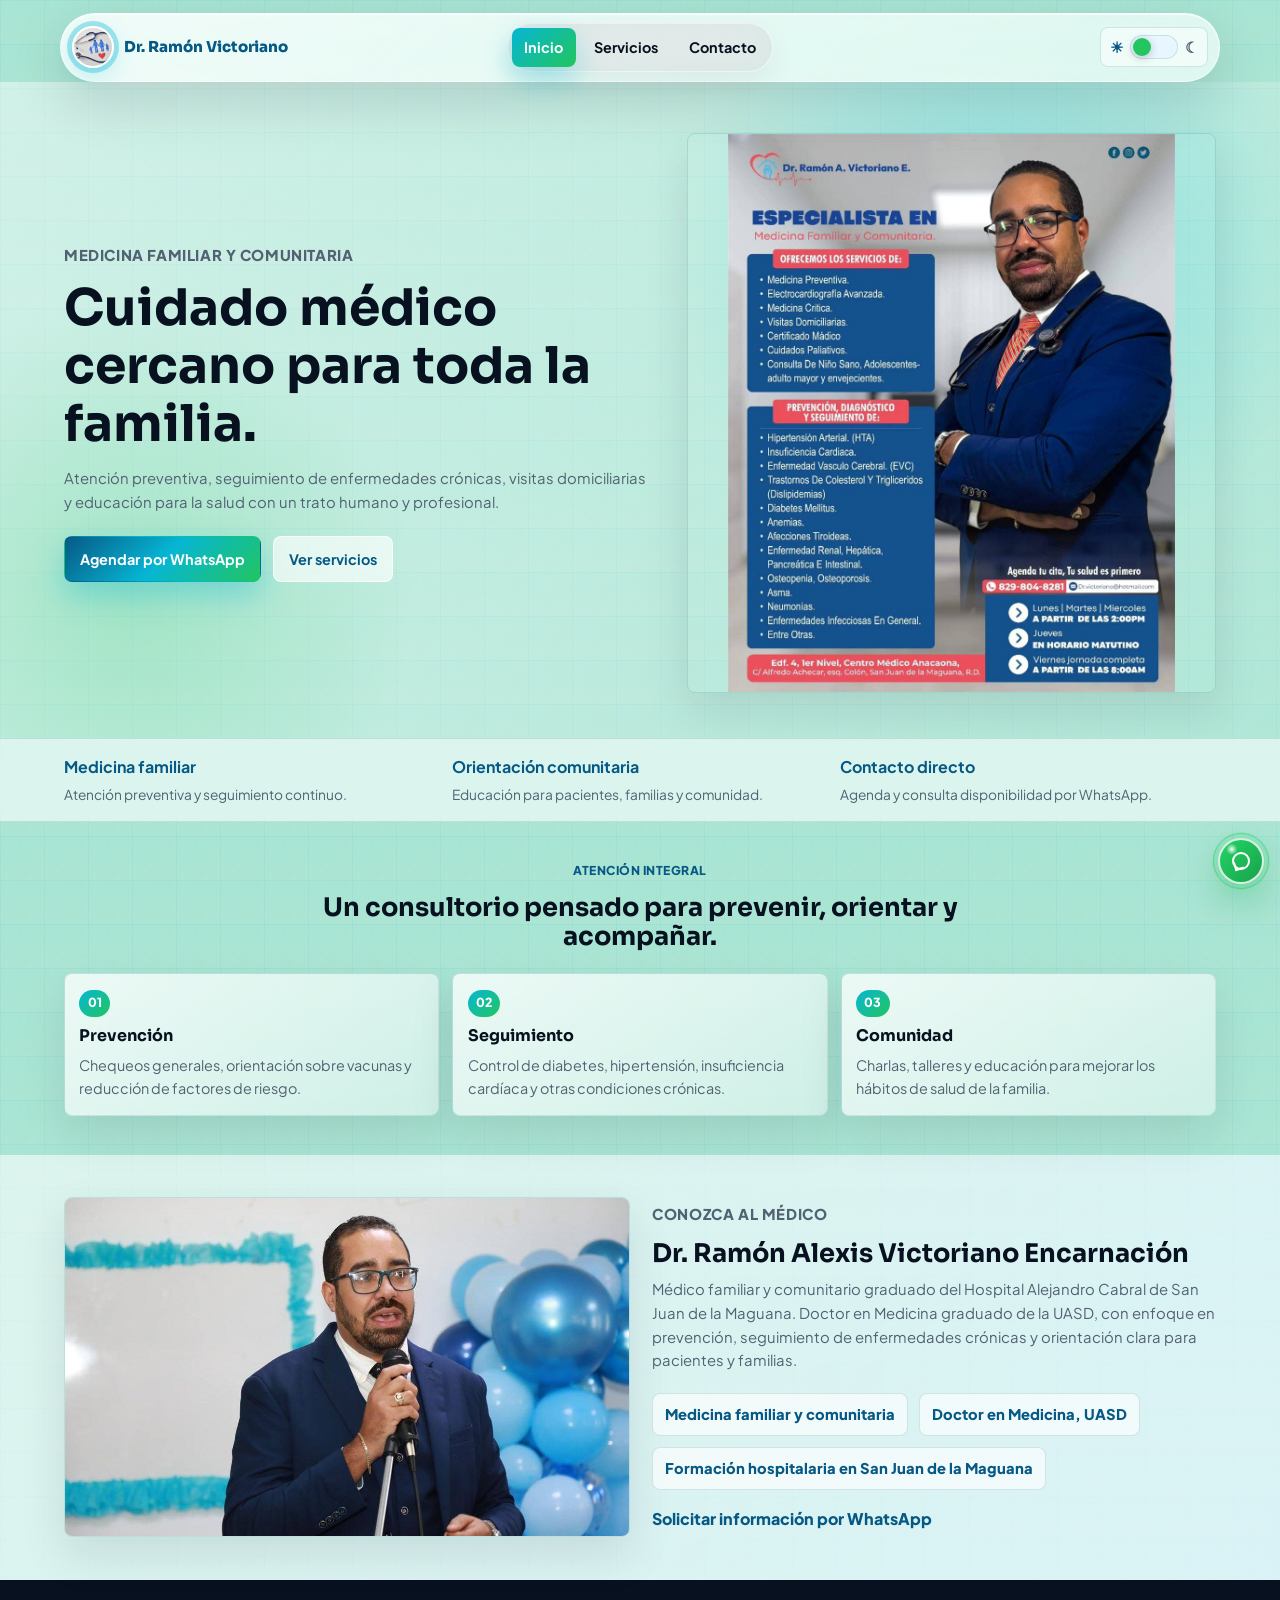
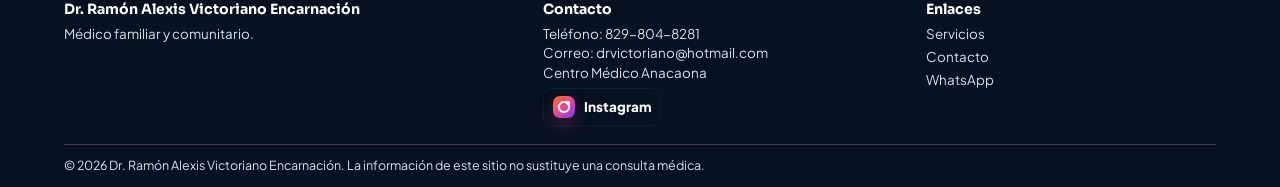
==== commit a320bbfd: "Make page sections more subtle globally" ====
--- a/index.html
+++ b/index.html
@@ -7,7 +7,7 @@
     <link rel="preconnect" href="https://fonts.googleapis.com">
     <link rel="preconnect" href="https://fonts.gstatic.com" crossorigin>
     <link href="https://fonts.googleapis.com/css2?family=Plus+Jakarta+Sans:wght@300;400;500;600;700;800&family=Sora:wght@500;600;700;800&display=swap" rel="stylesheet">
-    <link rel="stylesheet" href="Css/style.css?v=20260714-compact">
+    <link rel="stylesheet" href="Css/style.css?v=20260714-subtle">
 </head>
 <body>
     <header class="site-header">
@@ -148,6 +148,6 @@
         <span class="sr-only">Agendar consulta por WhatsApp</span>
     </a>
 
-    <script src="Scripts/scripts.js?v=20260714-compact"></script>
+    <script src="Scripts/scripts.js?v=20260714-subtle"></script>
 </body>
 </html>
--- a/Css/style.css
+++ b/Css/style.css
@@ -94,17 +94,17 @@
 }
 
 h1 {
-    font-size: clamp(1.95rem, 4.8vw, 3.85rem);
-    margin-bottom: 1rem;
+    font-size: clamp(1.72rem, 4vw, 3.15rem);
+    margin-bottom: 0.82rem;
 }
 
 h2 {
-    font-size: clamp(1.35rem, 2.35vw, 2.05rem);
-    margin-bottom: 0.75rem;
+    font-size: clamp(1.2rem, 2vw, 1.72rem);
+    margin-bottom: 0.62rem;
 }
 
 h3 {
-    font-size: 1.05rem;
+    font-size: 0.98rem;
     margin-bottom: 0.55rem;
 }
 
@@ -318,8 +318,9 @@
     cursor: pointer;
     display: inline-flex;
     justify-content: center;
-    min-height: 46px;
-    padding: 0.82rem 1.18rem;
+    font-size: 0.9rem;
+    min-height: 40px;
+    padding: 0.64rem 0.95rem;
 }
 
 .btn.primary {
@@ -392,10 +393,10 @@
         radial-gradient(circle at 10% 78%, rgba(34, 197, 94, 0.22), transparent 18rem),
         linear-gradient(135deg, rgba(255, 255, 255, 0.46), rgba(255, 255, 255, 0.08));
     display: grid;
-    gap: 3rem;
+    gap: 2.25rem;
     grid-template-columns: minmax(0, 1fr) minmax(280px, 0.9fr);
-    min-height: calc(100vh - 92px);
-    padding: 4.8rem var(--page-pad) 4rem;
+    min-height: min(720px, calc(82vh - 92px));
+    padding: 3.2rem var(--page-pad) 2.8rem;
 }
 
 .dark-mode .hero {
@@ -406,7 +407,7 @@
 }
 
 .hero-content {
-    max-width: 690px;
+    max-width: 620px;
 }
 
 .hero p,
@@ -414,14 +415,14 @@
 .split-section p,
 .education-band p {
     color: var(--muted);
-    font-size: 0.98rem;
+    font-size: 0.93rem;
 }
 
 .hero-actions {
     display: flex;
     flex-wrap: wrap;
-    gap: 0.9rem;
-    margin-top: 2rem;
+    gap: 0.7rem;
+    margin-top: 1.35rem;
 }
 
 .trust-strip {
@@ -431,9 +432,9 @@
     border-bottom: 1px solid var(--border);
     border-top: 1px solid var(--border);
     display: grid;
-    gap: 1rem;
+    gap: 0.75rem;
     grid-template-columns: repeat(3, 1fr);
-    padding: 1.25rem var(--page-pad);
+    padding: 0.95rem var(--page-pad);
 }
 
 .trust-strip div {
@@ -447,17 +448,17 @@
 
 .trust-strip span {
     color: var(--muted);
-    font-size: 0.95rem;
+    font-size: 0.86rem;
 }
 
 .section,
 .formative-section {
-    padding: 3.6rem var(--page-pad);
+    padding: 2.45rem var(--page-pad);
 }
 
 .section-heading {
-    margin: 0 auto 2rem;
-    max-width: 760px;
+    margin: 0 auto 1.35rem;
+    max-width: 660px;
     text-align: center;
 }
 
@@ -466,8 +467,13 @@
         radial-gradient(circle at 20% 10%, rgba(34, 211, 238, 0.24), transparent 18rem),
         radial-gradient(circle at 82% 70%, rgba(34, 197, 94, 0.16), transparent 20rem),
         var(--surface-soft);
-    padding: 3.2rem var(--page-pad);
+    padding: 2.1rem var(--page-pad);
     text-align: center;
+}
+
+.page-hero h1 {
+    font-size: clamp(1.65rem, 3.2vw, 2.75rem);
+    margin-bottom: 0.65rem;
 }
 
 .dark-mode .page-hero {
@@ -478,8 +484,9 @@
 }
 
 .page-hero p {
+    font-size: 0.92rem;
     margin: 0 auto;
-    max-width: 760px;
+    max-width: 680px;
 }
 
 .split-section,
@@ -487,8 +494,8 @@
     align-items: center;
     background: linear-gradient(135deg, rgba(255, 255, 255, 0.58), rgba(231, 246, 255, 0.78));
     display: flex;
-    gap: 2rem;
-    padding: 3.4rem var(--page-pad);
+    gap: 1.4rem;
+    padding: 2.65rem var(--page-pad);
 }
 
 .education-band {
@@ -507,7 +514,7 @@
 
 .split-section img,
 .education-band img {
-    max-height: 430px;
+    max-height: 340px;
 }
 
 .text-link {
@@ -530,8 +537,8 @@
 .feature-grid,
 .services-grid {
     display: grid;
-    gap: 1.2rem;
-    grid-template-columns: repeat(auto-fit, minmax(240px, 1fr));
+    gap: 0.8rem;
+    grid-template-columns: repeat(auto-fit, minmax(220px, 1fr));
 }
 
 .card,
@@ -564,20 +571,32 @@
 .contact-info,
 .appointment-form,
 .formative-video-card {
-    padding: 1.15rem;
+    padding: 0.9rem;
+}
+
+.card h3,
+.contact-info h2,
+.appointment-form h2 {
+    font-size: 1rem;
 }
 
 .service-card {
     display: grid;
-    gap: 0.75rem;
+    gap: 0.55rem;
+    min-height: auto;
 }
 
 .service-card ul,
 .formative-content ul {
     display: grid;
-    gap: 0.65rem;
-    margin-top: 1rem;
+    gap: 0.45rem;
+    margin-top: 0.55rem;
     padding-left: 1.2rem;
+}
+
+.service-card h2 {
+    font-size: clamp(1.08rem, 1.7vw, 1.45rem);
+    line-height: 1.12;
 }
 
 .service-icon {
@@ -587,11 +606,11 @@
     border-radius: var(--radius);
     color: var(--primary-dark);
     display: inline-flex;
-    font-size: 0.8rem;
+    font-size: 0.72rem;
     font-weight: 900;
-    height: 42px;
+    height: 34px;
     justify-content: center;
-    width: 42px;
+    width: 34px;
 }
 
 .card-icon {
@@ -600,8 +619,9 @@
     color: #ffffff;
     display: inline-block;
     font-weight: 800;
-    margin-bottom: 1rem;
-    padding: 0.25rem 0.65rem;
+    font-size: 0.78rem;
+    margin-bottom: 0.65rem;
+    padding: 0.2rem 0.52rem;
 }
 
 .card p,
@@ -612,6 +632,17 @@
 .formative-content li,
 .formative-video-card p {
     color: var(--muted);
+}
+
+.card p,
+.contact-info p,
+.formative-content p,
+.formative-video-card p {
+    font-size: 0.9rem;
+}
+
+.service-card li {
+    font-size: 0.86rem;
 }
 
 @media (hover: hover) {
@@ -741,9 +772,9 @@
    ========================================================= */
 .contact-layout {
     display: grid;
-    gap: 1.3rem;
+    gap: 1rem;
     grid-template-columns: minmax(240px, 0.8fr) minmax(280px, 1.2fr);
-    padding: 4.5rem var(--page-pad);
+    padding: 2.8rem var(--page-pad);
 }
 
 .contact-info {
@@ -838,7 +869,7 @@
 
 .appointment-form {
     display: grid;
-    gap: 0.75rem;
+    gap: 0.58rem;
 }
 
 .appointment-form label {
@@ -853,7 +884,8 @@
     border-radius: var(--radius);
     color: var(--text);
     font: inherit;
-    padding: 0.85rem;
+    font-size: 0.9rem;
+    padding: 0.68rem;
     transition: background 0.25s ease, border-color 0.25s ease, box-shadow 0.25s ease;
     width: 100%;
 }
@@ -1173,9 +1205,9 @@
     }
 
     .hero {
-        gap: 2rem;
+        gap: 1.35rem;
         min-height: auto;
-        padding-top: 3rem;
+        padding-top: 2.1rem;
     }
 
     .hero-actions,
@@ -1203,11 +1235,11 @@
 
 @media (max-width: 420px) {
     h1 {
-        font-size: 1.78rem;
+        font-size: 1.58rem;
     }
 
     h2 {
-        font-size: 1.28rem;
+        font-size: 1.16rem;
     }
 
     .site-header {
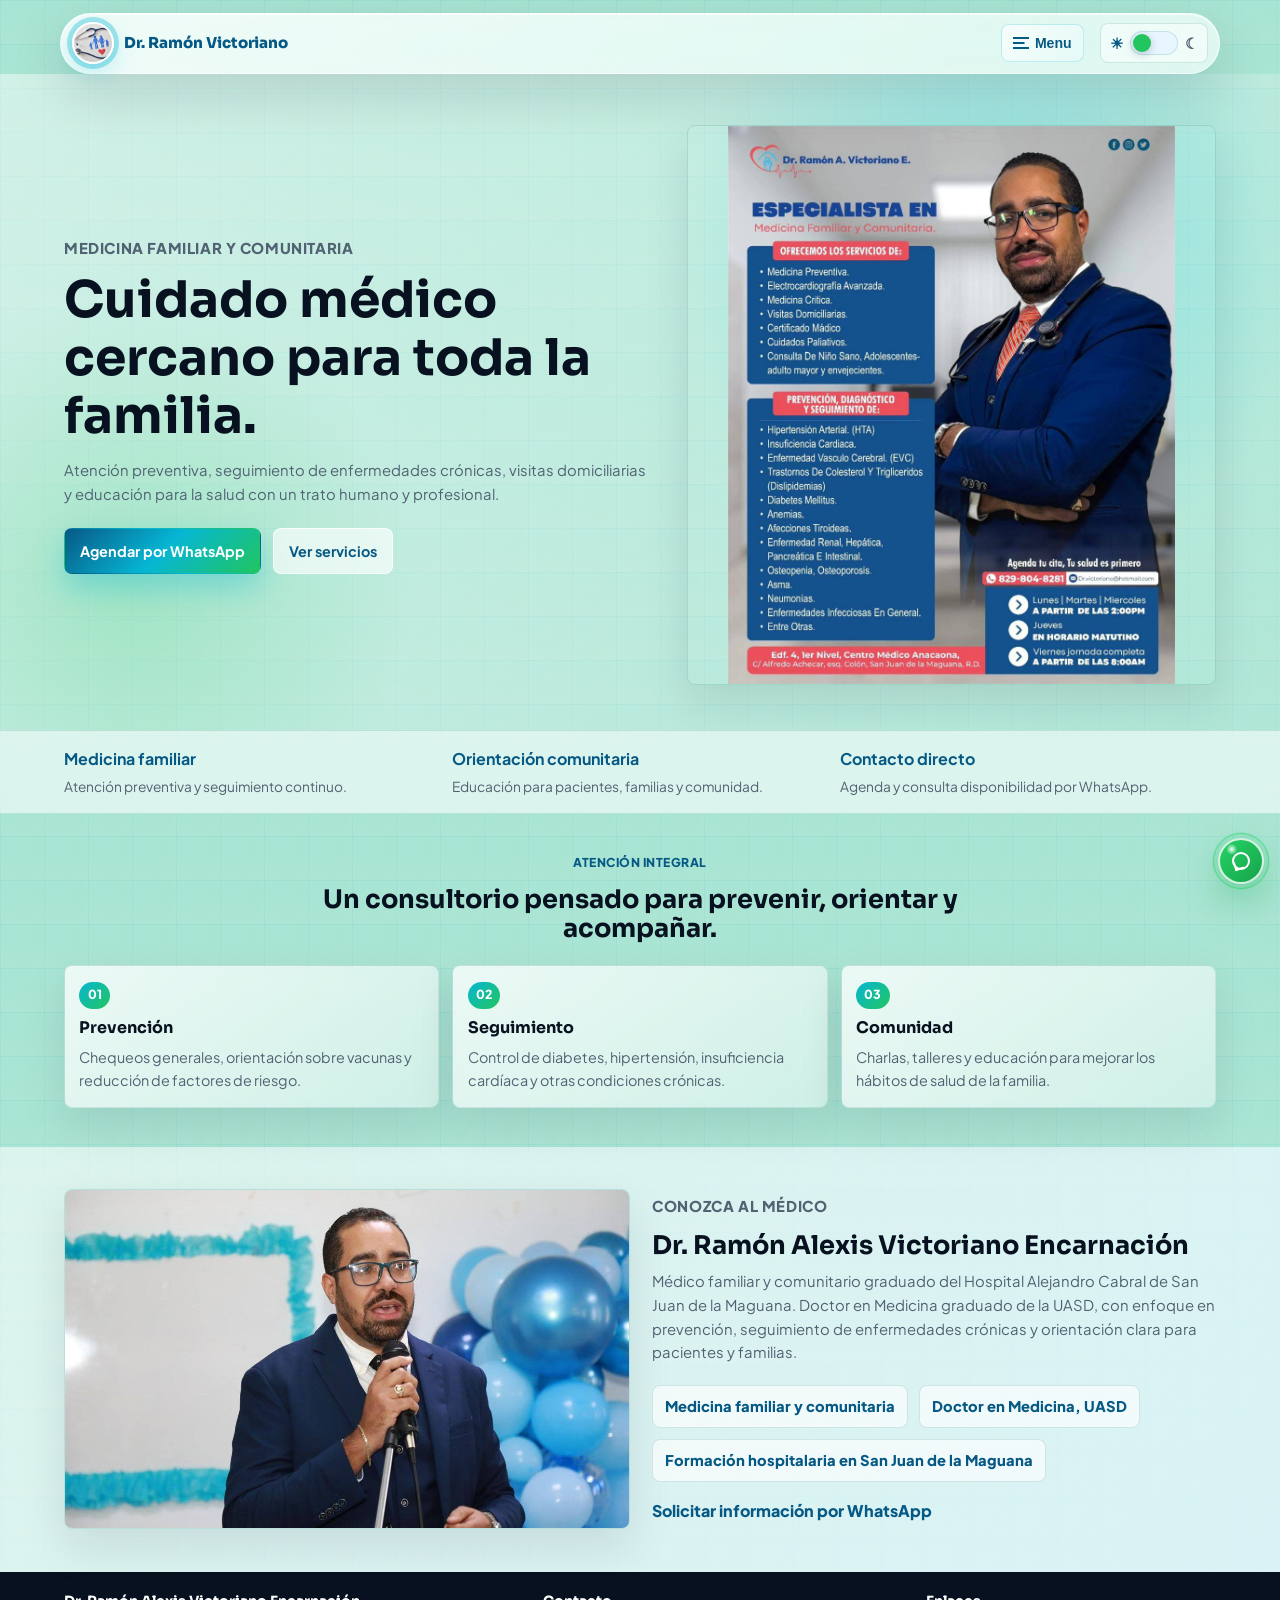
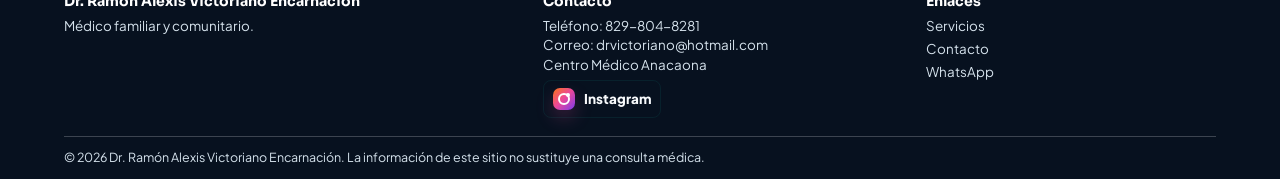
==== commit 1f7fb0f2: "Add translucent side navigation" ====
--- a/index.html
+++ b/index.html
@@ -7,7 +7,7 @@
     <link rel="preconnect" href="https://fonts.googleapis.com">
     <link rel="preconnect" href="https://fonts.gstatic.com" crossorigin>
     <link href="https://fonts.googleapis.com/css2?family=Plus+Jakarta+Sans:wght@300;400;500;600;700;800&family=Sora:wght@500;600;700;800&display=swap" rel="stylesheet">
-    <link rel="stylesheet" href="Css/style.css?v=20260714-subtle">
+    <link rel="stylesheet" href="Css/style.css?v=20260714-side-menu">
 </head>
 <body>
     <header class="site-header">
@@ -148,6 +148,6 @@
         <span class="sr-only">Agendar consulta por WhatsApp</span>
     </a>
 
-    <script src="Scripts/scripts.js?v=20260714-subtle"></script>
+    <script src="Scripts/scripts.js?v=20260714-side-menu"></script>
 </body>
 </html>
--- a/Css/style.css
+++ b/Css/style.css
@@ -1261,6 +1261,131 @@
     }
 }
 
+/* =========================================================
+   Translucent side navigation
+   ========================================================= */
+.site-header {
+    grid-template-columns: minmax(0, 1fr) auto auto;
+}
+
+.nav-toggle {
+    align-items: center;
+    background:
+        linear-gradient(135deg, rgba(255, 255, 255, 0.7), rgba(238, 252, 255, 0.44));
+    border: 1px solid rgba(6, 182, 212, 0.22);
+    color: var(--primary-dark);
+    display: inline-flex;
+    font-size: 0.88rem;
+    gap: 0.35rem;
+    min-height: 38px;
+    padding: 0.5rem 0.72rem;
+}
+
+.nav-toggle::before {
+    content: "";
+    display: inline-block;
+    height: 12px;
+    width: 16px;
+    background:
+        linear-gradient(currentColor, currentColor) left top / 100% 2px no-repeat,
+        linear-gradient(currentColor, currentColor) left center / 72% 2px no-repeat,
+        linear-gradient(currentColor, currentColor) left bottom / 100% 2px no-repeat;
+}
+
+.main-nav {
+    -webkit-backdrop-filter: blur(26px) saturate(1.45);
+    backdrop-filter: blur(26px) saturate(1.45);
+    background:
+        linear-gradient(155deg, rgba(255, 255, 255, 0.86), rgba(238, 252, 255, 0.68));
+    border: 1px solid rgba(255, 255, 255, 0.76);
+    border-radius: 0 26px 26px 0;
+    bottom: 1rem;
+    box-shadow: 26px 0 70px rgba(7, 17, 31, 0.18), 0 0 34px rgba(34, 211, 238, 0.12);
+    display: grid;
+    gap: 0.55rem;
+    grid-column: auto;
+    left: 0;
+    opacity: 0;
+    overflow: hidden;
+    padding: 1.05rem;
+    pointer-events: none;
+    position: fixed;
+    top: 1rem;
+    transform: translateX(-106%);
+    transition: opacity 0.24s ease, transform 0.28s ease;
+    width: min(310px, calc(100vw - 2rem));
+    z-index: 70;
+}
+
+.main-nav::before {
+    color: var(--primary-dark);
+    content: "Navegacion";
+    font-family: "Sora", "Plus Jakarta Sans", Arial, sans-serif;
+    font-size: 0.78rem;
+    font-weight: 800;
+    letter-spacing: 0.06em;
+    margin: 0.4rem 0 0.65rem;
+    text-transform: uppercase;
+}
+
+.main-nav.is-open {
+    max-height: none;
+    opacity: 1;
+    pointer-events: auto;
+    transform: translateX(0);
+}
+
+.main-nav a {
+    align-items: center;
+    border: 1px solid transparent;
+    border-radius: 14px;
+    display: flex;
+    font-size: 0.94rem;
+    justify-content: space-between;
+    padding: 0.78rem 0.85rem;
+    text-align: left;
+}
+
+.main-nav a::after {
+    content: ">";
+    opacity: 0.45;
+}
+
+.main-nav .active {
+    background: linear-gradient(135deg, var(--primary), var(--accent));
+    color: #ffffff;
+}
+
+.dark-mode .main-nav {
+    background:
+        linear-gradient(155deg, rgba(15, 23, 42, 0.94), rgba(2, 6, 23, 0.82));
+    border-color: rgba(103, 232, 249, 0.24);
+    box-shadow: 26px 0 70px rgba(0, 0, 0, 0.36), 0 0 30px rgba(34, 211, 238, 0.1);
+}
+
+@media (hover: hover) {
+    .main-nav a:hover {
+        background: rgba(6, 182, 212, 0.1);
+        border-color: rgba(6, 182, 212, 0.18);
+        box-shadow: none;
+        transform: translateX(4px);
+    }
+}
+
+@media (max-width: 720px) {
+    .main-nav {
+        border-radius: 22px;
+        bottom: 0.75rem;
+        left: 0.75rem;
+        top: 0.75rem;
+        width: min(292px, calc(100vw - 1.5rem));
+    }
+
+    .nav-toggle {
+        min-width: 0;
+    }
+}
+
 @media (prefers-reduced-motion: reduce) {
     *,
     *::before,
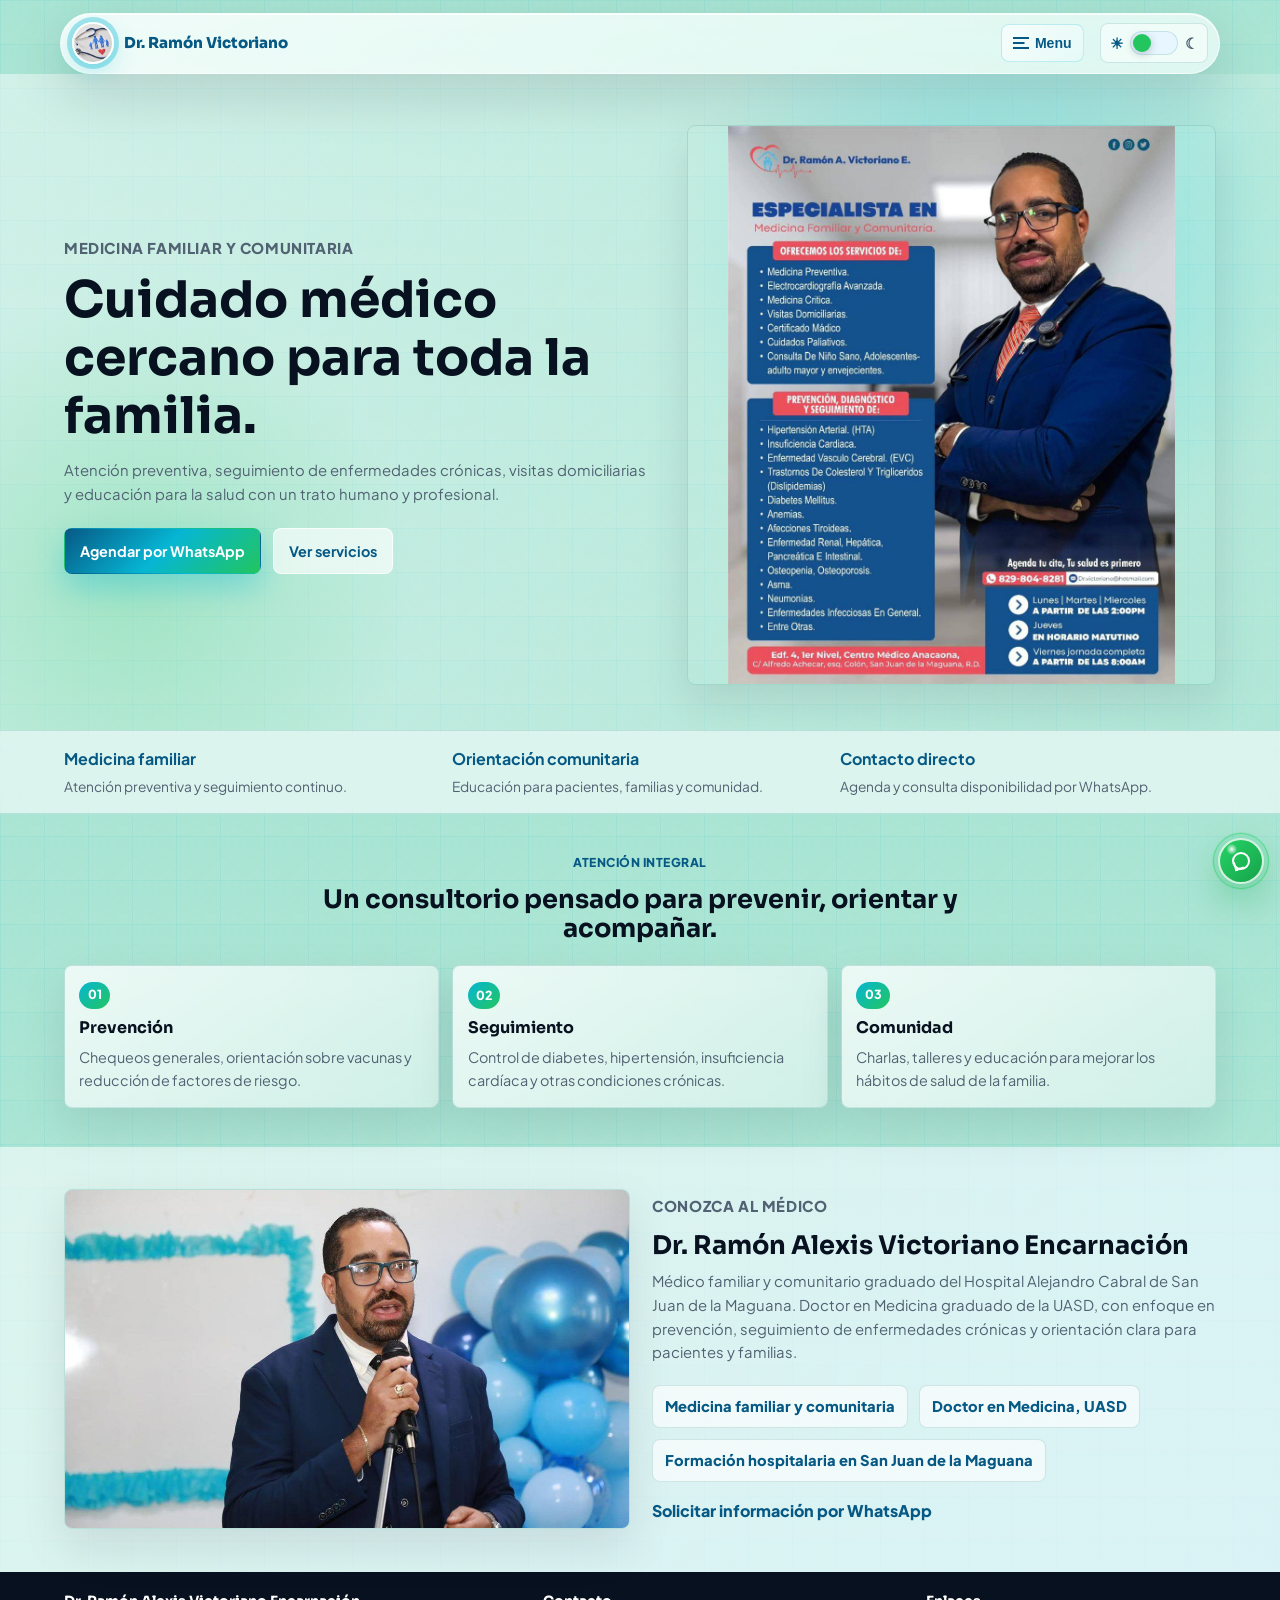
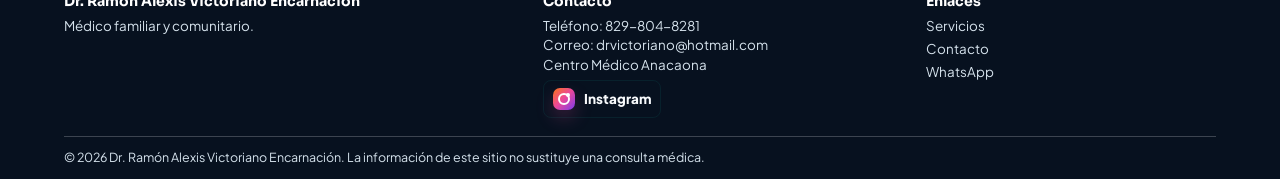
==== commit 02e807bb: "Fix hidden side navigation layout" ====
--- a/index.html
+++ b/index.html
@@ -7,7 +7,7 @@
     <link rel="preconnect" href="https://fonts.googleapis.com">
     <link rel="preconnect" href="https://fonts.gstatic.com" crossorigin>
     <link href="https://fonts.googleapis.com/css2?family=Plus+Jakarta+Sans:wght@300;400;500;600;700;800&family=Sora:wght@500;600;700;800&display=swap" rel="stylesheet">
-    <link rel="stylesheet" href="Css/style.css?v=20260714-side-menu">
+    <link rel="stylesheet" href="Css/style.css?v=20260714-side-menu-fix">
 </head>
 <body>
     <header class="site-header">
@@ -148,6 +148,6 @@
         <span class="sr-only">Agendar consulta por WhatsApp</span>
     </a>
 
-    <script src="Scripts/scripts.js?v=20260714-side-menu"></script>
+    <script src="Scripts/scripts.js?v=20260714-side-menu-fix"></script>
 </body>
 </html>
--- a/Css/style.css
+++ b/Css/style.css
@@ -1304,15 +1304,19 @@
     display: grid;
     gap: 0.55rem;
     grid-column: auto;
+    justify-self: auto;
     left: 0;
+    max-height: none;
     opacity: 0;
     overflow: hidden;
     padding: 1.05rem;
     pointer-events: none;
     position: fixed;
+    right: auto;
     top: 1rem;
     transform: translateX(-106%);
     transition: opacity 0.24s ease, transform 0.28s ease;
+    visibility: hidden;
     width: min(310px, calc(100vw - 2rem));
     z-index: 70;
 }
@@ -1333,6 +1337,7 @@
     opacity: 1;
     pointer-events: auto;
     transform: translateX(0);
+    visibility: visible;
 }
 
 .main-nav a {
@@ -1377,6 +1382,9 @@
         border-radius: 22px;
         bottom: 0.75rem;
         left: 0.75rem;
+        max-height: none;
+        padding: 1rem;
+        right: auto;
         top: 0.75rem;
         width: min(292px, calc(100vw - 1.5rem));
     }
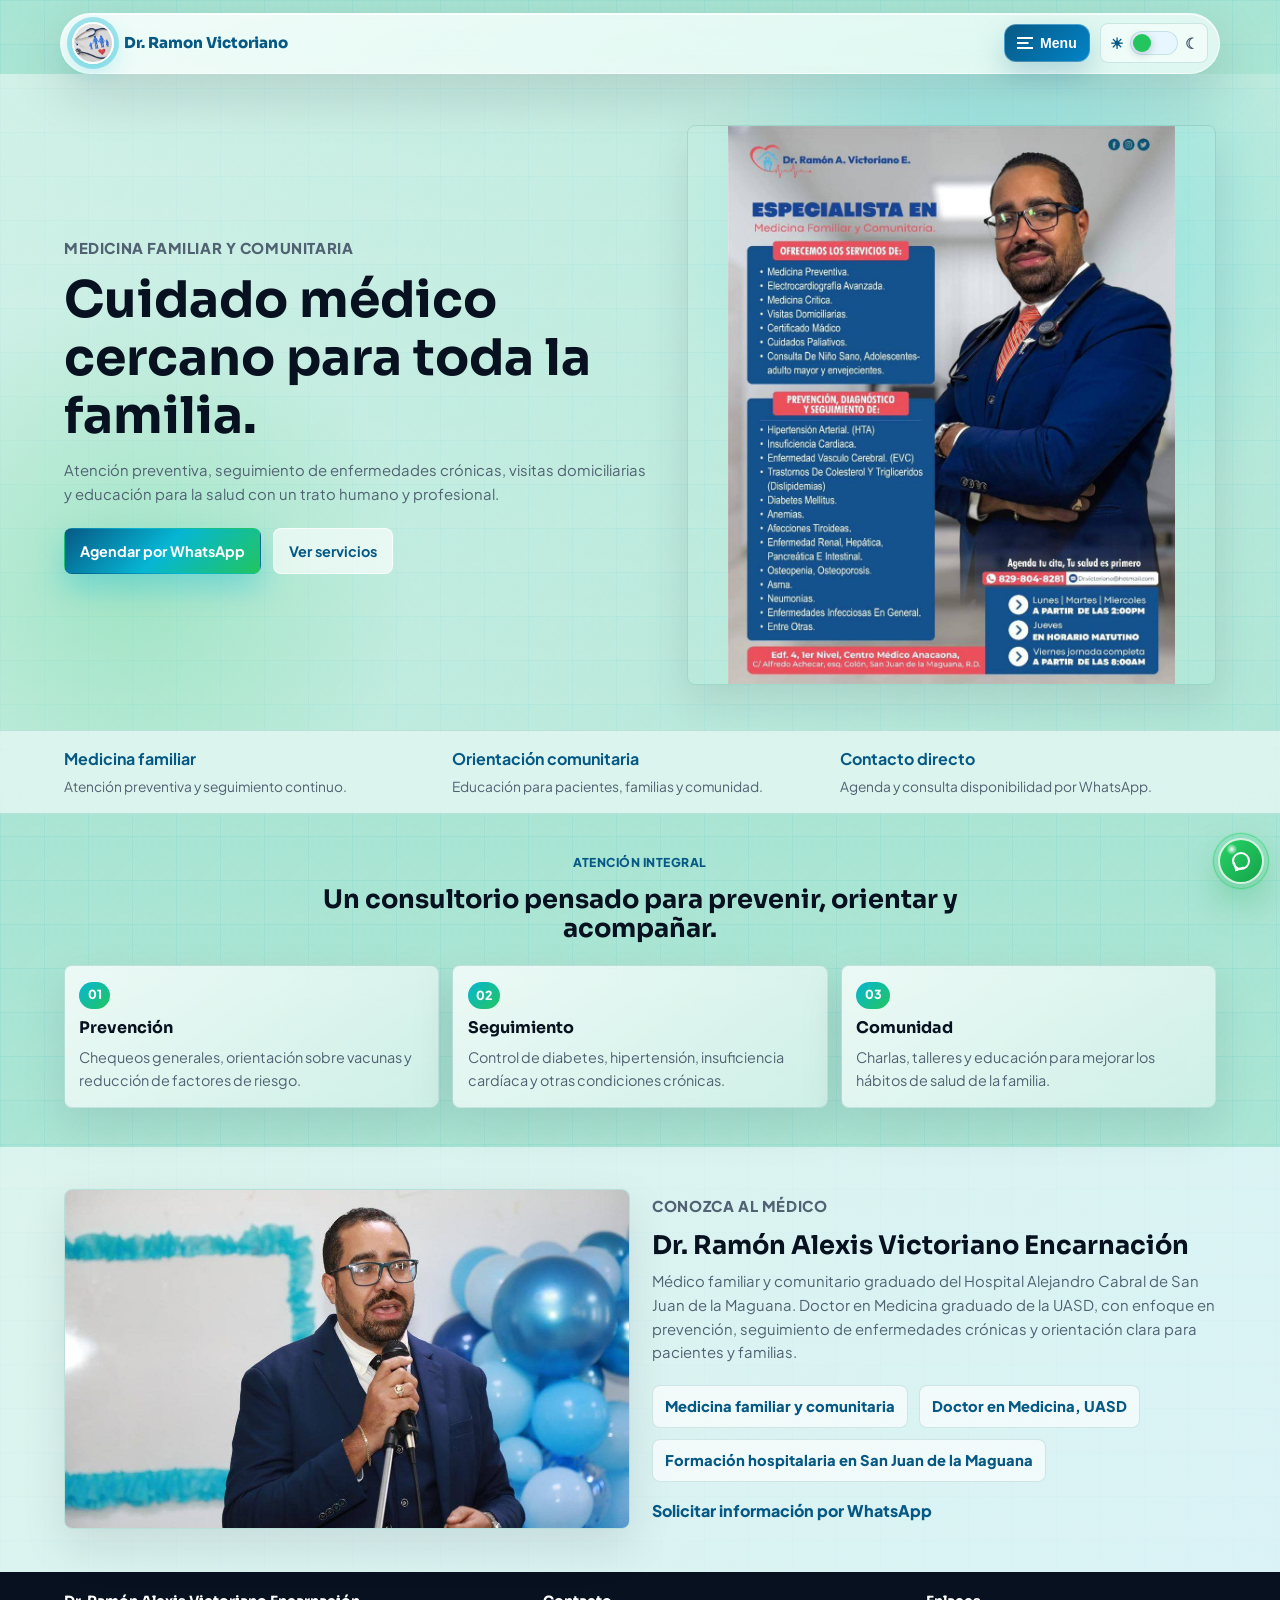
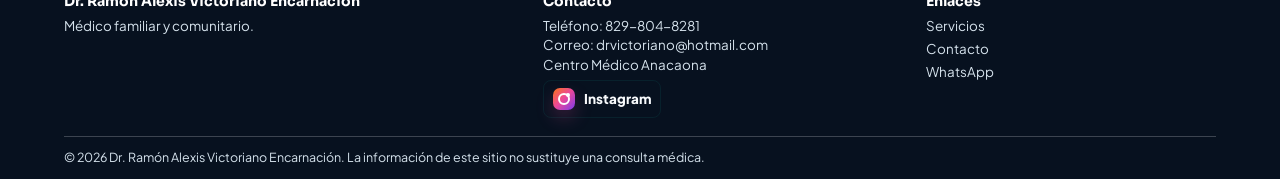
==== commit b881c140: "Rebuild navigation drawer" ====
--- a/index.html
+++ b/index.html
@@ -7,33 +7,43 @@
     <link rel="preconnect" href="https://fonts.googleapis.com">
     <link rel="preconnect" href="https://fonts.gstatic.com" crossorigin>
     <link href="https://fonts.googleapis.com/css2?family=Plus+Jakarta+Sans:wght@300;400;500;600;700;800&family=Sora:wght@500;600;700;800&display=swap" rel="stylesheet">
-    <link rel="stylesheet" href="Css/style.css?v=20260714-side-menu-fix">
+    <link rel="stylesheet" href="Css/style.css?v=20260714-drawer">
 </head>
 <body>
     <header class="site-header">
         <a class="logo" href="index.html">
             <img src="images/medicina-familiar-logo.jpg" alt="Logo de medicina familiar" width="678" height="452" decoding="async">
-            <span>Dr. Ramón Victoriano</span>
+            <span>Dr. Ramon Victoriano</span>
         </a>
 
-        <button class="nav-toggle" id="navToggle" type="button" aria-expanded="false" aria-controls="mainNav">
-            Menu
-        </button>
+        <div class="header-actions">
+            <button class="nav-toggle" id="navToggle" type="button" aria-expanded="false" aria-controls="mainNav">
+                <span>Menu</span>
+            </button>
 
-        <nav class="main-nav" id="mainNav" aria-label="Navegación principal">
-            <a class="active" href="index.html">Inicio</a>
-            <a href="index/servicios.html">Servicios</a>
-            <a href="index/contacto.html">Contacto</a>
-        </nav>
+            <button class="theme-toggle" id="themeToggle" type="button" role="switch" aria-checked="false" aria-label="Cambiar a modo oscuro">
+                <span class="theme-icon theme-sun" aria-hidden="true">☀</span>
+                <span class="theme-switch-track" aria-hidden="true">
+                    <span class="theme-switch-thumb"></span>
+                </span>
+                <span class="theme-icon theme-moon" aria-hidden="true">☾</span>
+            </button>
+        </div>
+    </header>
 
-        <button class="theme-toggle" id="themeToggle" type="button" role="switch" aria-checked="false" aria-label="Cambiar a modo oscuro">
-            <span class="theme-icon theme-sun" aria-hidden="true">☀</span>
-            <span class="theme-switch-track" aria-hidden="true">
-                <span class="theme-switch-thumb"></span>
-            </span>
-            <span class="theme-icon theme-moon" aria-hidden="true">☾</span>
-        </button>
-    </header>
+    <div class="nav-backdrop" id="navBackdrop" hidden></div>
+    <nav class="main-nav" id="mainNav" aria-label="Navegacion principal">
+        <div class="drawer-head">
+            <img src="images/medicina-familiar-logo.jpg" alt="" width="678" height="452" decoding="async">
+            <div>
+                <strong>Dr. Ramon Victoriano</strong>
+                <span>Medicina familiar</span>
+            </div>
+        </div>
+        <a class="active" href="index.html">Inicio</a>
+        <a href="index/servicios.html">Servicios</a>
+        <a href="index/contacto.html">Contacto</a>
+    </nav>
 
     <main>
         <section class="hero">
@@ -148,6 +158,6 @@
         <span class="sr-only">Agendar consulta por WhatsApp</span>
     </a>
 
-    <script src="Scripts/scripts.js?v=20260714-side-menu-fix"></script>
+    <script src="Scripts/scripts.js?v=20260714-drawer"></script>
 </body>
 </html>
--- a/Css/style.css
+++ b/Css/style.css
@@ -1403,3 +1403,201 @@
         transition-duration: 0.01ms !important;
     }
 }
+
+/* =========================================================
+   Final rebuilt drawer navigation
+   ========================================================= */
+.site-header {
+    align-items: center;
+    display: grid;
+    grid-template-columns: minmax(0, 1fr) auto;
+    max-width: 1160px;
+    min-height: 58px;
+}
+
+.header-actions {
+    align-items: center;
+    display: inline-flex;
+    gap: 0.65rem;
+    justify-self: end;
+}
+
+.nav-toggle {
+    align-items: center;
+    background: linear-gradient(135deg, #075985, #0284c7);
+    border: 1px solid rgba(255, 255, 255, 0.28);
+    border-radius: 12px;
+    box-shadow: 0 12px 28px rgba(7, 89, 133, 0.22);
+    color: #ffffff;
+    display: inline-flex;
+    font-size: 0.88rem;
+    gap: 0.42rem;
+    min-height: 38px;
+    padding: 0.5rem 0.75rem;
+}
+
+.nav-toggle::before {
+    background:
+        linear-gradient(currentColor, currentColor) left top / 100% 2px no-repeat,
+        linear-gradient(currentColor, currentColor) left center / 72% 2px no-repeat,
+        linear-gradient(currentColor, currentColor) left bottom / 100% 2px no-repeat;
+    content: "";
+    display: inline-block;
+    height: 12px;
+    width: 16px;
+}
+
+.nav-backdrop {
+    -webkit-backdrop-filter: blur(3px);
+    backdrop-filter: blur(3px);
+    background: rgba(7, 17, 31, 0.22);
+    inset: 0;
+    position: fixed;
+    z-index: 60;
+}
+
+.nav-backdrop[hidden] {
+    display: none;
+}
+
+.main-nav {
+    -webkit-backdrop-filter: blur(28px) saturate(1.45);
+    backdrop-filter: blur(28px) saturate(1.45);
+    background: linear-gradient(155deg, rgba(255, 255, 255, 0.92), rgba(238, 252, 255, 0.78));
+    border: 1px solid rgba(255, 255, 255, 0.78);
+    border-radius: 0 26px 26px 0;
+    bottom: 1rem;
+    box-shadow: 26px 0 70px rgba(7, 17, 31, 0.18), 0 0 34px rgba(34, 211, 238, 0.12);
+    display: grid;
+    gap: 0.55rem;
+    left: 0;
+    max-height: none;
+    opacity: 0;
+    overflow: hidden;
+    padding: 1rem;
+    pointer-events: none;
+    position: fixed;
+    right: auto;
+    top: 1rem;
+    transform: translateX(-108%);
+    transition: opacity 0.24s ease, transform 0.28s ease, visibility 0.28s ease;
+    visibility: hidden;
+    width: min(310px, calc(100vw - 2rem));
+    z-index: 70;
+}
+
+.main-nav.is-open {
+    opacity: 1;
+    pointer-events: auto;
+    transform: translateX(0);
+    visibility: visible;
+}
+
+.drawer-head {
+    align-items: center;
+    border-bottom: 1px solid var(--border);
+    display: flex;
+    gap: 0.75rem;
+    margin-bottom: 0.35rem;
+    padding: 0.35rem 0 0.85rem;
+}
+
+.drawer-head img {
+    aspect-ratio: 1;
+    border-radius: 50%;
+    height: 42px;
+    object-fit: cover;
+    width: 42px;
+}
+
+.drawer-head strong,
+.drawer-head span {
+    display: block;
+}
+
+.drawer-head strong {
+    color: var(--primary-dark);
+    font-family: "Sora", "Plus Jakarta Sans", Arial, sans-serif;
+    font-size: 0.92rem;
+}
+
+.drawer-head span {
+    color: var(--muted);
+    font-size: 0.78rem;
+}
+
+.main-nav::before {
+    content: none;
+}
+
+.main-nav a {
+    align-items: center;
+    border: 1px solid transparent;
+    border-radius: 14px;
+    color: var(--text);
+    display: flex;
+    font-size: 0.95rem;
+    justify-content: space-between;
+    padding: 0.78rem 0.85rem;
+    text-align: left;
+}
+
+.main-nav a::after {
+    content: ">";
+    opacity: 0.45;
+}
+
+.main-nav .active {
+    background: linear-gradient(135deg, var(--primary), var(--accent));
+    color: #ffffff;
+}
+
+.dark-mode .nav-backdrop {
+    background: rgba(0, 0, 0, 0.36);
+}
+
+.dark-mode .main-nav {
+    background: linear-gradient(155deg, rgba(15, 23, 42, 0.96), rgba(2, 6, 23, 0.86));
+    border-color: rgba(103, 232, 249, 0.24);
+    box-shadow: 26px 0 70px rgba(0, 0, 0, 0.36), 0 0 30px rgba(34, 211, 238, 0.1);
+}
+
+.dark-mode .main-nav a {
+    color: var(--text);
+}
+
+body.nav-open {
+    overflow: hidden;
+}
+
+@media (hover: hover) {
+    .main-nav a:hover {
+        background: rgba(6, 182, 212, 0.1);
+        border-color: rgba(6, 182, 212, 0.18);
+        box-shadow: none;
+        transform: translateX(4px);
+    }
+}
+
+@media (max-width: 720px) {
+    .site-header {
+        grid-template-columns: minmax(0, 1fr) auto;
+    }
+
+    .header-actions {
+        gap: 0.45rem;
+    }
+
+    .nav-toggle {
+        min-width: 0;
+        padding: 0.48rem 0.62rem;
+    }
+
+    .main-nav {
+        border-radius: 22px;
+        bottom: 0.75rem;
+        left: 0.75rem;
+        top: 0.75rem;
+        width: min(292px, calc(100vw - 1.5rem));
+    }
+}
